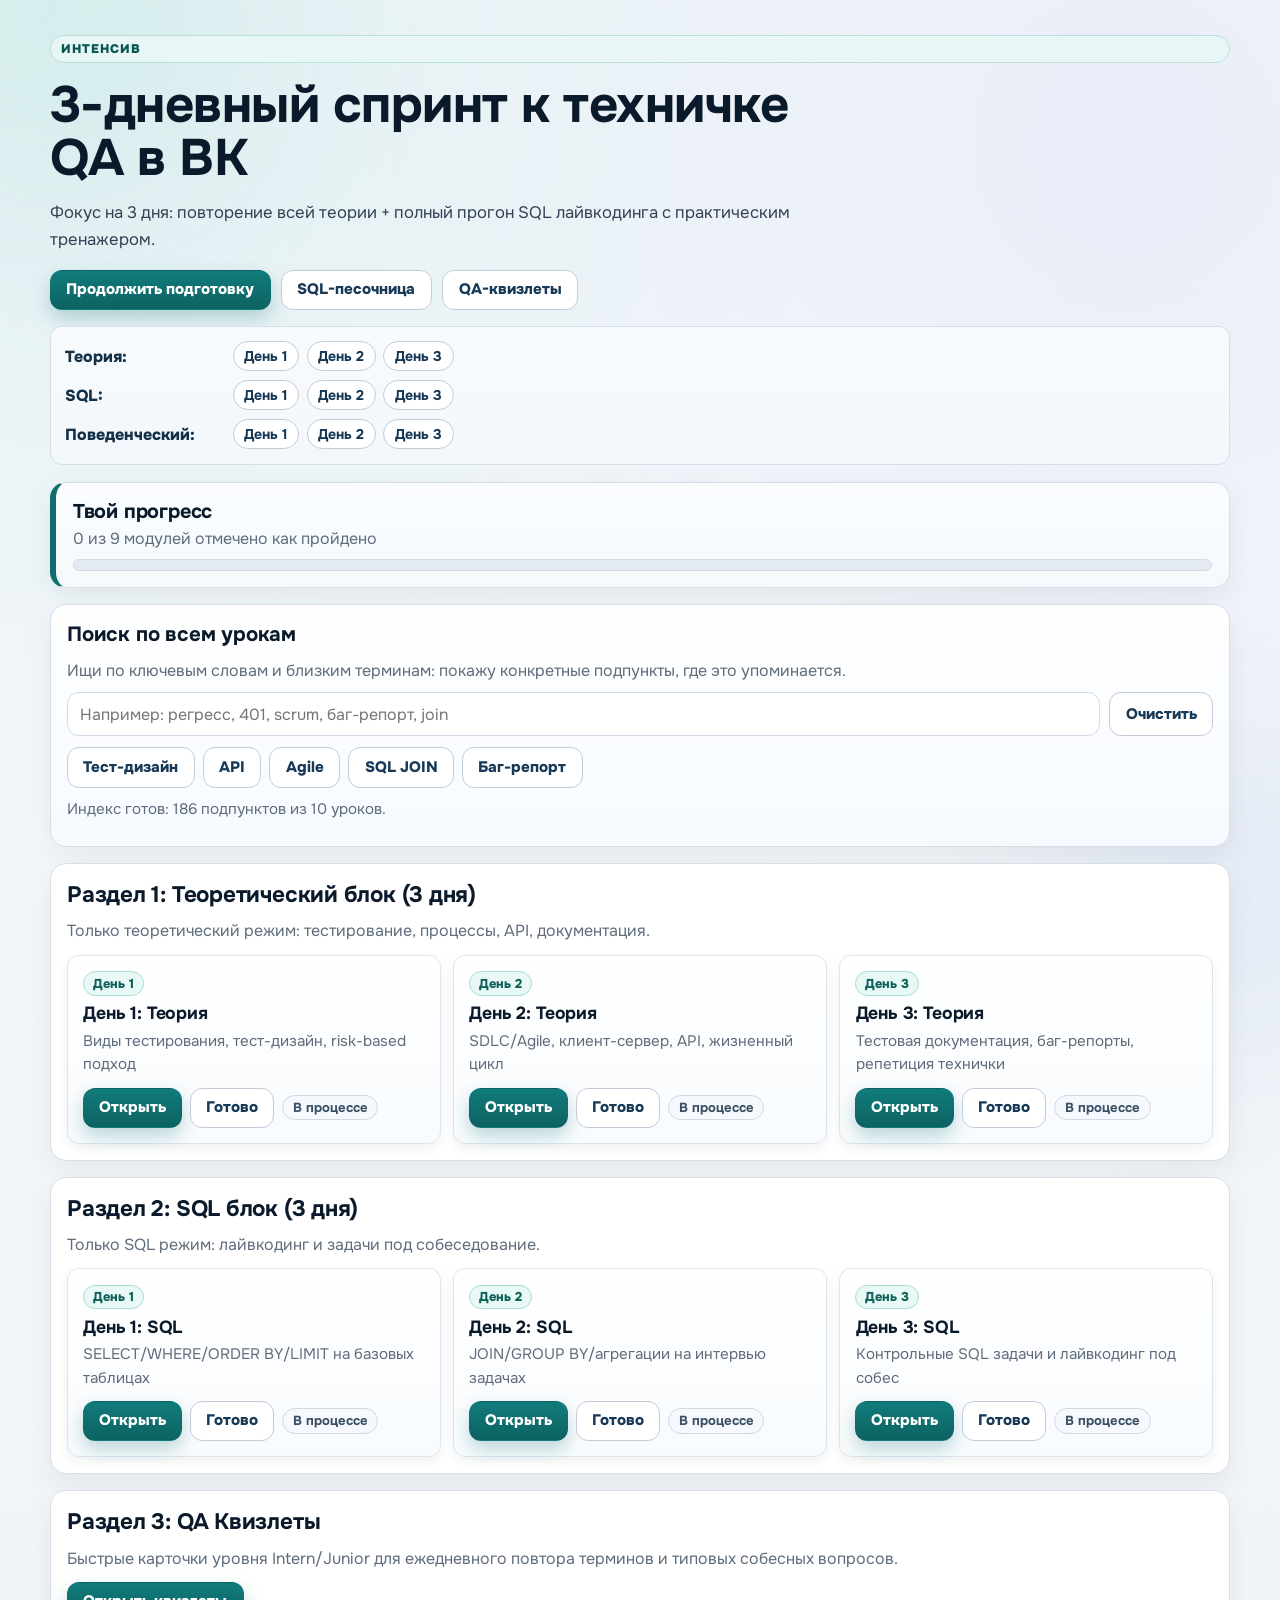
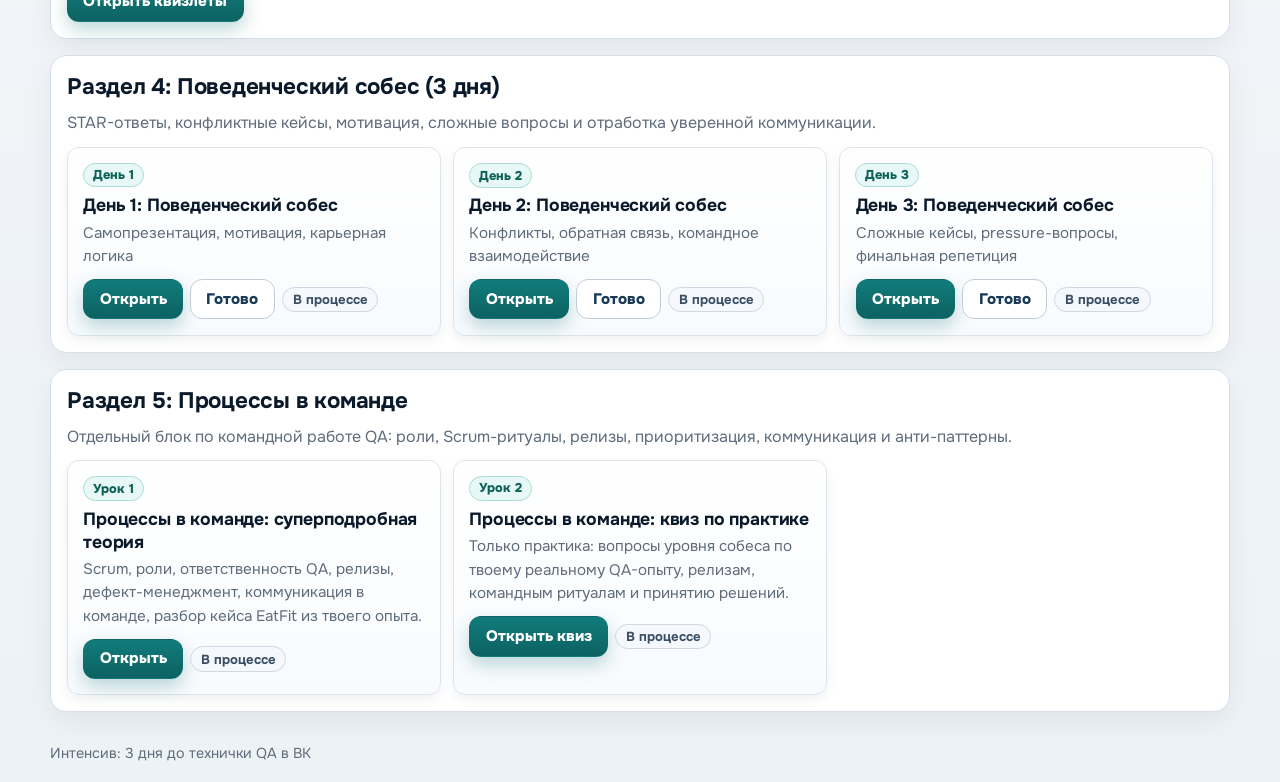
==== index.html @ 9235e28c "Prioritize lesson search by top-level headings before deeper sections" ====
﻿<!doctype html>
<html lang="ru">
<head>
  <meta charset="UTF-8" />
  <meta name="viewport" content="width=device-width, initial-scale=1.0" />
  <title>Подготовка к техничке QA в ВК</title>
  <link rel="preconnect" href="https://fonts.googleapis.com">
  <link rel="preconnect" href="https://fonts.gstatic.com" crossorigin>
  <link href="https://fonts.googleapis.com/css2?family=Onest:wght@400;500;700;800&family=JetBrains+Mono:wght@400;600&display=swap" rel="stylesheet">
  <link rel="stylesheet" href="styles.css?v=20260523d9" />
</head>
<body data-page="index">
  <div class="bg-shape bg-shape-1"></div>
  <div class="bg-shape bg-shape-2"></div>

  <header class="shell hero">
    <p class="eyebrow">Интенсив</p>
    <h1>3-дневный спринт к техничке QA в ВК</h1>
    <p class="lead">Фокус на 3 дня: повторение всей теории + полный прогон SQL лайвкодинга с практическим тренажером.</p>
    <div class="hero-actions">
      <a class="btn primary" id="continue-prep-btn" href="day1.html?view=theory">Продолжить подготовку</a>
      <a class="btn ghost" href="sandbox.html">SQL-песочница</a>
      <a class="btn ghost" href="quizlets.html">QA-квизлеты</a>
    </div>
    <div class="hero-split-links">
      <div class="hero-track-row">
        <span>Теория:</span>
        <a data-track-link="theory-1" href="day1.html?view=theory">День 1</a>
        <a data-track-link="theory-2" href="day2.html?view=theory">День 2</a>
        <a data-track-link="theory-3" href="day3.html?view=theory">День 3</a>
      </div>
      <div class="hero-track-row">
        <span>SQL:</span>
        <a data-track-link="sql-1" href="day1.html?view=sql">День 1</a>
        <a data-track-link="sql-2" href="day2.html?view=sql">День 2</a>
        <a data-track-link="sql-3" href="day3.html?view=sql">День 3</a>
      </div>
      <div class="hero-track-row">
        <span>Поведенческий:</span>
        <a data-track-link="behavioral-1" href="day1.html?view=behavioral">День 1</a>
        <a data-track-link="behavioral-2" href="day2.html?view=behavioral">День 2</a>
        <a data-track-link="behavioral-3" href="day3.html?view=behavioral">День 3</a>
      </div>
    </div>
  </header>

  <main class="shell" id="days">
    <section class="panel progress-panel">
      <h2>Твой прогресс</h2>
      <p id="overall-progress">0 из 9 модулей отмечено как пройдено</p>
      <div class="progress-bar"><span id="progress-fill"></span></div>
    </section>

    <section class="panel smart-search-section" id="lesson-search-panel">
      <h2>Поиск по всем урокам</h2>
      <p>Ищи по ключевым словам и близким терминам: покажу конкретные подпункты, где это упоминается.</p>
      <div class="smart-search-controls">
        <input id="lesson-search-input" type="search" placeholder="Например: регресс, 401, scrum, баг-репорт, join" />
        <button class="btn ghost" id="lesson-search-clear" type="button">Очистить</button>
      </div>
      <div class="smart-search-chips">
        <button class="btn ghost" type="button" data-search-chip="тест-дизайн">Тест-дизайн</button>
        <button class="btn ghost" type="button" data-search-chip="api">API</button>
        <button class="btn ghost" type="button" data-search-chip="agile">Agile</button>
        <button class="btn ghost" type="button" data-search-chip="sql join">SQL JOIN</button>
        <button class="btn ghost" type="button" data-search-chip="баг-репорт">Баг-репорт</button>
      </div>
      <p class="smart-search-status" id="lesson-search-status">Введи запрос, чтобы найти нужные куски теории и практики.</p>
      <div class="smart-search-results" id="lesson-search-results"></div>
    </section>

    <section class="panel track-section">
      <h2>Раздел 1: Теоретический блок (3 дня)</h2>
      <p>Только теоретический режим: тестирование, процессы, API, документация.</p>
      <section class="days-grid" id="theory-grid"></section>
    </section>

    <section class="panel track-section">
      <h2>Раздел 2: SQL блок (3 дня)</h2>
      <p>Только SQL режим: лайвкодинг и задачи под собеседование.</p>
      <section class="days-grid" id="sql-grid"></section>
    </section>

    <section class="panel track-section">
      <h2>Раздел 3: QA Квизлеты</h2>
      <p>Быстрые карточки уровня Intern/Junior для ежедневного повтора терминов и типовых собесных вопросов.</p>
      <div class="hero-actions">
        <a class="btn primary" href="quizlets.html">Открыть квизлеты</a>
      </div>
    </section>

    <section class="panel track-section">
      <h2>Раздел 4: Поведенческий собес (3 дня)</h2>
      <p>STAR-ответы, конфликтные кейсы, мотивация, сложные вопросы и отработка уверенной коммуникации.</p>
      <section class="days-grid" id="behavioral-grid"></section>
    </section>

    <section class="panel track-section">
      <h2>Раздел 5: Процессы в команде</h2>
      <p>Отдельный блок по командной работе QA: роли, Scrum-ритуалы, релизы, приоритизация, коммуникация и анти-паттерны.</p>
      <section class="days-grid" id="team-process-grid"></section>
    </section>
  </main>

  <footer class="shell footer">Интенсив: 3 дня до технички QA в ВК</footer>
  <script src="app.js?v=20260524ux9"></script>
</body>
</html>
---- styles.css ----
﻿:root {
  --bg: #f4f6f8;
  --bg-soft: #eef2f5;
  --surface: #ffffff;
  --surface-strong: #f9fbfd;
  --ink: #101828;
  --ink-soft: #344054;
  --muted: #5f6c7b;
  --line: #d6dee8;
  --line-strong: #c2ccd8;
  --brand: #0d6e6e;
  --brand-strong: #0a5555;
  --brand-soft: #e8f7f6;
  --accent: #0b4d8a;
  --ok: #166534;
  --warn: #9f1239;
  --radius-xl: 24px;
  --radius-lg: 16px;
  --radius-md: 12px;
  --radius-sm: 10px;
  --shadow-soft: 0 10px 28px rgba(16, 24, 40, 0.06);
  --shadow-card: 0 4px 12px rgba(16, 24, 40, 0.06);
}

* {
  box-sizing: border-box;
}

html,
body {
  margin: 0;
  padding: 0;
}

body {
  min-height: 100vh;
  color: var(--ink);
  font-family: "Onest", "Segoe UI", sans-serif;
  background:
    radial-gradient(circle at 8% 2%, #dfeff2 0, transparent 30%),
    radial-gradient(circle at 88% 6%, #e9edf8 0, transparent 34%),
    linear-gradient(180deg, #f7f9fb 0%, #edf2f6 100%);
}

h1,
h2,
h3,
h4 {
  margin: 0;
  color: #0b1a2b;
  letter-spacing: -0.01em;
}

p {
  margin: 0;
}

.bg-shape {
  position: fixed;
  z-index: -1;
  pointer-events: none;
  filter: blur(72px);
  opacity: 0.48;
}

.bg-shape-1 {
  width: 360px;
  height: 360px;
  left: -130px;
  top: -170px;
  border-radius: 44% 56% 58% 42%;
  background: #cdebe7;
}

.bg-shape-2 {
  width: 360px;
  height: 360px;
  right: -120px;
  bottom: -180px;
  border-radius: 58% 42% 46% 54%;
  background: #d8e2f3;
}

.shell {
  width: min(1180px, calc(100% - 2rem));
  margin: 0 auto;
}

.panel {
  background: var(--surface);
  border: 1px solid var(--line);
  border-radius: var(--radius-lg);
  box-shadow: var(--shadow-soft);
}

.eyebrow {
  display: inline-flex;
  align-items: center;
  gap: 0.35rem;
  margin: 0;
  padding: 0.3rem 0.65rem;
  border-radius: 999px;
  background: var(--brand-soft);
  border: 1px solid #b8dfdb;
  color: var(--brand-strong);
  font-size: 0.78rem;
  font-weight: 900;
  text-transform: uppercase;
  letter-spacing: 0.08em;
}

.hero {
  padding: 2.2rem 0 1.1rem;
  display: grid;
  gap: 1rem;
}

.hero h1 {
  font-size: clamp(2rem, 4.7vw, 3.2rem);
  line-height: 1.03;
  max-width: 24ch;
}

.lead {
  max-width: 70ch;
  color: var(--ink-soft);
  line-height: 1.6;
  font-size: 1.04rem;
}

.hero-actions {
  display: flex;
  flex-wrap: wrap;
  gap: 0.65rem;
}

.hero-split-links {
  display: grid;
  gap: 0.55rem;
  border: 1px solid var(--line);
  border-radius: var(--radius-md);
  background: linear-gradient(180deg, #f8fbfd 0%, #f2f7fb 100%);
  padding: 0.9rem;
}

.hero-track-row {
  display: flex;
  align-items: center;
  flex-wrap: wrap;
  gap: 0.45rem;
}

.hero-track-row span {
  min-width: 10rem;
  font-weight: 800;
  color: #123048;
}

.hero-track-row a {
  display: inline-flex;
  align-items: center;
  text-decoration: none;
  border: 1px solid var(--line-strong);
  border-radius: 999px;
  padding: 0.32rem 0.68rem;
  color: #143655;
  font-size: 0.88rem;
  font-weight: 700;
  background: #ffffff;
}

.hero-track-row a:hover {
  border-color: #8fa5be;
  background: #f3f8fe;
}

.hero-track-row a.track-done {
  border-color: #84cdbf;
  background: #e9faf6;
  color: #0e5f56;
  box-shadow: inset 0 0 0 1px #84cdbf;
}

.btn {
  display: inline-flex;
  align-items: center;
  justify-content: center;
  gap: 0.35rem;
  text-decoration: none;
  border: 1px solid transparent;
  border-radius: var(--radius-md);
  font: inherit;
  font-weight: 800;
  font-size: 0.95rem;
  line-height: 1.15;
  padding: 0.65rem 0.96rem;
  cursor: pointer;
  transition: transform 0.16s ease, border-color 0.16s ease, background 0.16s ease, box-shadow 0.16s ease;
}

.btn:hover {
  transform: translateY(-1px);
}

.btn.primary {
  color: #ffffff;
  background: linear-gradient(180deg, #117b7b 0%, #0d6262 100%);
  box-shadow: 0 8px 18px rgba(13, 110, 110, 0.26);
}

.btn.primary:hover {
  background: linear-gradient(180deg, #149090 0%, #0b5656 100%);
}

.btn.ghost {
  color: #183a57;
  border-color: var(--line-strong);
  background: #ffffff;
}

.btn.ghost:hover {
  border-color: #98adc4;
  background: #f5f9fd;
}

.btn.toggle-active {
  border-color: #67b8ab;
  box-shadow: inset 0 0 0 1px #67b8ab;
  color: #0a5b52;
  background: #e9faf6;
}

#days {
  display: grid;
  gap: 1rem;
  padding-bottom: 1.2rem;
}

.progress-panel {
  padding: 1rem 1.05rem;
  border-left: 6px solid var(--brand);
  background: linear-gradient(180deg, #fbfdff 0%, #f5f9fc 100%);
}

.progress-panel h2 {
  margin-bottom: 0.25rem;
  font-size: 1.24rem;
}

.progress-panel p {
  margin-bottom: 0.62rem;
  color: var(--muted);
}

.progress-bar {
  height: 12px;
  border-radius: 999px;
  overflow: hidden;
  background: #e3eaf2;
  border: 1px solid #d2dbe6;
}

.progress-bar span {
  display: block;
  height: 100%;
  width: 0;
  background: linear-gradient(90deg, #117b7b, #31a7a2);
  transition: width 0.25s ease;
}

.track-section {
  padding: 1rem;
  display: grid;
  gap: 0.65rem;
}

.track-section h2 {
  font-size: 1.4rem;
}

.track-section p {
  color: var(--muted);
  line-height: 1.55;
}

.smart-search-section {
  padding: 1rem;
  display: grid;
  gap: 0.7rem;
  background: linear-gradient(180deg, #ffffff 0%, #f6faff 100%);
}

.smart-search-section h2 {
  margin-bottom: 0.1rem;
  font-size: 1.28rem;
}

.smart-search-section p {
  color: var(--muted);
}

.smart-search-controls {
  display: flex;
  flex-wrap: wrap;
  gap: 0.56rem;
}

.smart-search-controls input {
  flex: 1 1 460px;
  min-height: 44px;
  border: 1px solid #d1dce9;
  border-radius: 12px;
  padding: 0.52rem 0.74rem;
  background: #fff;
  font: inherit;
}

.smart-search-chips {
  display: flex;
  flex-wrap: wrap;
  gap: 0.5rem;
}

.smart-search-status {
  margin: 0;
  color: #456079;
  font-size: 0.95rem;
}

.smart-search-results {
  display: grid;
  gap: 0.52rem;
}

.search-hit {
  border: 1px solid #d9e3ef;
  border-radius: 12px;
  background: #ffffff;
  padding: 0.72rem 0.78rem;
  display: grid;
  gap: 0.36rem;
}

.search-hit-top {
  display: flex;
  justify-content: space-between;
  align-items: center;
  gap: 0.5rem;
  flex-wrap: wrap;
}

.search-hit-top strong {
  font-size: 0.97rem;
}

.search-hit-score {
  border: 1px solid #b6d7d1;
  border-radius: 999px;
  padding: 0.16rem 0.5rem;
  font-size: 0.76rem;
  font-weight: 800;
  color: #0f5f57;
  background: #ebf8f6;
}

.search-hit p {
  margin: 0;
  color: #1e3d58;
  line-height: 1.45;
}

.search-hit a {
  width: fit-content;
}

.days-grid {
  display: grid;
  grid-template-columns: repeat(3, minmax(0, 1fr));
  gap: 0.78rem;
}

.day-card {
  padding: 0.95rem;
  border: 1px solid #dce4ee;
  border-radius: var(--radius-md);
  background: linear-gradient(180deg, #ffffff 0%, #f8fbfe 100%);
  box-shadow: var(--shadow-card);
  animation: card-in 0.32s ease both;
}

.day-badge {
  display: inline-flex;
  align-items: center;
  margin-bottom: 0.45rem;
  border: 1px solid #a9ddd6;
  border-radius: 999px;
  padding: 0.2rem 0.58rem;
  background: #e8f8f6;
  color: #0f625a;
  font-size: 0.8rem;
  font-weight: 800;
}

.day-title {
  margin-bottom: 0.3rem;
  font-size: 1.1rem;
  line-height: 1.28;
}

.day-sub {
  color: var(--muted);
  line-height: 1.48;
  margin-bottom: 0.65rem;
  font-size: 0.95rem;
}

.day-actions {
  display: flex;
  flex-wrap: wrap;
  align-items: center;
  gap: 0.45rem;
}

.status {
  display: inline-flex;
  align-items: center;
  border: 1px solid #cfd8e3;
  border-radius: 999px;
  background: #f5f8fc;
  color: #3b4f64;
  font-size: 0.82rem;
  font-weight: 700;
  padding: 0.2rem 0.6rem;
}

.status.status-done {
  border-color: #8fd8cb;
  background: #e9faf6;
  color: #0b6258;
}

.topbar {
  position: sticky;
  top: 0;
  z-index: 30;
  display: flex;
  justify-content: space-between;
  align-items: center;
  gap: 0.62rem;
  padding: 0.72rem 0 0.46rem;
  border-bottom: 0;
  backdrop-filter: none;
  background: transparent;
}

body[data-page="sandbox"] .topbar,
body[data-page="quizlets"] .topbar,
body[data-page="day"] .topbar,
body[data-page="team-processes"] .topbar,
body[data-page="team-processes-quiz"] .topbar {
  margin-top: 0.72rem;
  margin-bottom: 0.62rem;
  padding: 0.62rem 0.72rem;
  border: 1px solid var(--line);
  border-radius: var(--radius-lg);
  background: linear-gradient(180deg, rgba(247, 250, 253, 0.96) 0%, rgba(244, 248, 252, 0.92) 100%);
  backdrop-filter: blur(8px);
}

.day-layout {
  display: grid;
  grid-template-columns: 300px minmax(0, 1fr);
  gap: 1rem;
  align-items: start;
}

.toc-wrap {
  position: sticky;
  top: 4.2rem;
  padding: 1rem;
  background: linear-gradient(180deg, #fcfdff 0%, #f5f9fd 100%);
}

.toc-wrap h2 {
  margin-bottom: 0.55rem;
  font-size: 1rem;
}

#toc {
  display: grid;
  gap: 0.3rem;
}

#toc a {
  display: block;
  text-decoration: none;
  color: #27425c;
  font-size: 0.92rem;
  line-height: 1.36;
  border: 1px solid transparent;
  border-radius: 10px;
  padding: 0.3rem 0.45rem;
}

#toc a:hover {
  border-color: #c6d4e3;
  background: #f4f9ff;
}

#toc a.toc-sub {
  padding-left: 0.9rem;
  font-size: 0.88rem;
  color: #3c556f;
}

#toc a.active {
  border-color: #89b7df;
  background: #eaf4ff;
  color: #173a57;
}

.markdown {
  min-height: 56vh;
  padding: 1.2rem 1.25rem;
  background: #ffffff;
}

.markdown h1,
.markdown h2,
.markdown h3,
.markdown h4 {
  scroll-margin-top: 5.2rem;
}

.markdown h1 {
  font-size: 1.88rem;
  margin: 0.2rem 0 0.75rem;
}

.markdown h2 {
  margin: 1.45rem 0 0.7rem;
  padding: 0.05rem 0 0.45rem;
  font-size: 1.36rem;
  border-bottom: 2px solid #e5ebf3;
}

.markdown h3 {
  margin: 1.15rem 0 0.5rem;
  font-size: 1.12rem;
}

.markdown p,
.markdown li {
  color: #1a2f45;
  line-height: 1.68;
  font-size: 1rem;
}

.markdown ul,
.markdown ol {
  padding-left: 1.3rem;
}

.markdown a {
  color: var(--accent);
  text-decoration-thickness: 1px;
}

.markdown strong {
  color: #0f2338;
}

.markdown code {
  font-family: "JetBrains Mono", "Consolas", monospace;
  font-size: 0.9em;
  background: #edf3fb;
  color: #0f2a40;
  border: 1px solid #d9e3ef;
  border-radius: 6px;
  padding: 0.12em 0.34em;
}

.markdown pre {
  margin: 0.72rem 0;
  border-radius: 12px;
  padding: 0.88rem;
  overflow: auto;
  border: 1px solid #1d2a3e;
  background: #0f1726;
  color: #d7e6ff;
}

.markdown pre code {
  border: 0;
  background: transparent;
  color: inherit;
  padding: 0;
}

.markdown table {
  width: 100%;
  border-collapse: collapse;
  margin: 0.78rem 0;
}

.markdown th,
.markdown td {
  border: 1px solid #d6e0ec;
  padding: 0.46rem;
  text-align: left;
}

.markdown th {
  background: #eff4fa;
  font-weight: 800;
}

.markdown details {
  border: 1px dashed #c7d7ea;
  border-radius: 10px;
  background: #f8fbff;
  padding: 0.56rem 0.72rem;
}

.markdown summary {
  cursor: pointer;
  font-weight: 800;
}

.markdown hr {
  border: 0;
  border-top: 1px solid #dce5ef;
  margin: 1.2rem 0;
}

.reading-layout {
  display: grid;
  gap: 0.82rem;
}

.reading-toolbar {
  padding: 0.78rem 0.84rem;
  display: grid;
  gap: 0.62rem;
  border: 1px solid #d5deea;
  background: linear-gradient(180deg, #f9fcff 0%, #f2f8ff 100%);
}

.reading-toolbar-main {
  display: flex;
  align-items: center;
  justify-content: space-between;
  gap: 0.5rem;
  flex-wrap: wrap;
}

.reading-toolbar-main strong {
  color: #10314c;
  font-size: 0.97rem;
}

.reading-toolbar-main span {
  color: #3e546b;
  font-size: 0.9rem;
  font-weight: 700;
}

.reading-toolbar-actions {
  display: flex;
  flex-wrap: wrap;
  gap: 0.46rem;
}

.reading-progress {
  height: 8px;
  border-radius: 999px;
  overflow: hidden;
  border: 1px solid #d0daea;
  background: #e8eef7;
}

.reading-progress span {
  display: block;
  width: 0;
  height: 100%;
  background: linear-gradient(90deg, #157f7f, #31a3a3);
  transition: width 0.18s ease;
}

.reading-sections {
  display: grid;
  gap: 0.75rem;
}

.theory-section {
  padding: 0.9rem;
  border: 1px solid #d8e2ee;
  background: #ffffff;
}

.theory-section-head {
  display: flex;
  align-items: flex-start;
  justify-content: space-between;
  gap: 0.6rem;
  margin-bottom: 0.48rem;
}

.theory-section-head h2 {
  margin: 0;
  padding: 0;
  border: 0;
  font-size: 1.24rem;
  line-height: 1.26;
}

.theory-section-body > :first-child {
  margin-top: 0;
}

.theory-section-body > :last-child {
  margin-bottom: 0;
}

.theory-section.collapsed .theory-section-body {
  display: none;
}

.theory-intro {
  border: 1px dashed #cad8e8;
  background: #f7fbff;
}

.theory-intro-title {
  margin: 0 0 0.42rem;
  font-size: 0.9rem;
  font-weight: 800;
  text-transform: uppercase;
  letter-spacing: 0.06em;
  color: #42617d;
}

.section-toggle {
  white-space: nowrap;
}

body.day-focus-mode .day-layout {
  grid-template-columns: 1fr;
}

body.day-focus-mode .toc-wrap {
  display: none;
}

.practice-wrap {
  margin-top: 0.95rem;
  padding-bottom: 1.1rem;
}

.practice {
  padding: 1rem;
  background: linear-gradient(180deg, #fcfdff 0%, #f6f9fc 100%);
}

.practice-head h2 {
  margin: 0 0 0.3rem;
}

.practice-head p {
  color: var(--muted);
}

.practice-grid {
  margin-top: 0.85rem;
  display: grid;
  grid-template-columns: 300px minmax(0, 1fr);
  gap: 0.82rem;
}

.practice-cockpit {
  display: grid;
  gap: 0.84rem;
}

.cockpit-head {
  display: flex;
  align-items: flex-start;
  justify-content: space-between;
  gap: 0.82rem;
  flex-wrap: wrap;
}

.cockpit-head h2 {
  margin-top: 0.2rem;
  font-size: 1.34rem;
}

.cockpit-chips {
  display: flex;
  flex-wrap: wrap;
  gap: 0.42rem;
}

.chip {
  display: inline-flex;
  align-items: center;
  border-radius: 999px;
  border: 1px solid #ccdae7;
  background: #f4f8fc;
  color: #344b62;
  font-size: 0.82rem;
  font-weight: 700;
  padding: 0.24rem 0.58rem;
}

.chip-ok {
  border-color: #93d8cd;
  background: #e8faf7;
  color: #0d645b;
}

.practice-view {
  display: none;
}

.practice-view.active {
  display: grid;
  gap: 0.76rem;
}

.sql-shell {
  display: grid;
  grid-template-columns: 300px minmax(0, 1fr);
  gap: 0.82rem;
}

.task-list {
  display: grid;
  align-content: start;
  gap: 0.44rem;
}

.task-btn {
  border: 1px solid #d8e2ed;
  border-radius: 10px;
  background: #ffffff;
  color: var(--ink);
  text-align: left;
  display: flex;
  align-items: center;
  justify-content: space-between;
  gap: 0.5rem;
  padding: 0.58rem 0.62rem;
  cursor: pointer;
  font: inherit;
  transition: border-color 0.16s ease, background 0.16s ease;
}

.task-btn:hover {
  border-color: #a8bdd3;
  background: #f8fbff;
}

.task-btn.active {
  border-color: #71b8ad;
  box-shadow: inset 0 0 0 1px #71b8ad;
  background: #effcf9;
}

.task-btn strong {
  color: #0f645c;
}

#sql-live-view .task-workbench,
#sql-live-view .task-list {
  border: 1px solid #d7e0ea;
  border-radius: 12px;
  padding: 0.7rem;
  background: #fdfefe;
}

.task-workbench {
  display: grid;
  gap: 0.62rem;
}

.task-meta h3 {
  margin: 0;
  font-size: 1.14rem;
}

.task-meta p {
  margin-top: 0.16rem;
  color: var(--muted);
  line-height: 1.5;
}

.task-progress {
  font-weight: 700;
  color: #2c5568;
}

.task-note {
  font-size: 0.9rem;
  color: #4f6478;
}

#sql-input {
  width: 100%;
  min-height: 220px;
  resize: vertical;
  border: 1px solid #cfd9e5;
  border-radius: 12px;
  background: #fbfdff;
  color: #10253b;
  padding: 0.75rem;
  font-family: "JetBrains Mono", "Consolas", monospace;
  font-size: 0.92rem;
  line-height: 1.5;
}

.workbench-actions {
  display: flex;
  flex-wrap: wrap;
  gap: 0.5rem;
}

.check-status {
  min-height: 1.25rem;
  font-weight: 700;
  color: #4f6275;
}

.check-status.ok {
  color: var(--ok);
}

.check-status.fail {
  color: var(--warn);
}

.sql-result {
  border: 1px solid #d6e0ec;
  border-radius: 10px;
  background: #fbfdff;
  padding: 0.64rem;
}

.sql-message {
  margin: 0 0 0.46rem;
  color: #34536e;
  font-weight: 700;
}

.result-scroll {
  overflow: auto;
}

.result-table {
  width: 100%;
  border-collapse: collapse;
}

.result-table th,
.result-table td {
  border: 1px solid #d7e1ed;
  padding: 0.35rem 0.44rem;
  text-align: left;
  font-size: 0.92rem;
}

.result-table th {
  background: #eff4fa;
  font-weight: 800;
}

.quiz-root {
  display: grid;
  gap: 0.82rem;
  margin-top: 0.8rem;
}

.quiz-summary {
  padding: 0.75rem 0.82rem;
  display: flex;
  justify-content: space-between;
  gap: 0.5rem;
  flex-wrap: wrap;
  border-left: 5px solid #5aaca1;
  background: linear-gradient(180deg, #fcfdff 0%, #f5f9fd 100%);
}

.quiz-card {
  padding: 0.86rem;
}

.quiz-card h3 {
  margin: 0 0 0.56rem;
  font-size: 1.02rem;
}

.quiz-card.ok {
  border: 1px solid #b6e8d8;
}

.quiz-card.fail {
  border: 1px solid #efc8c0;
}

.quiz-options {
  display: grid;
  gap: 0.42rem;
}

.quiz-option {
  border: 1px solid #d6e0ec;
  border-radius: 10px;
  background: #ffffff;
  color: #12283f;
  padding: 0.55rem 0.62rem;
  text-align: left;
  cursor: pointer;
  font: inherit;
}

.quiz-option:hover {
  border-color: #9bb2ca;
  background: #f6faff;
}

.quiz-option.active {
  border-color: #6cb5a9;
  box-shadow: inset 0 0 0 1px #6cb5a9;
  background: #ecfcf8;
}

.quiz-explain {
  margin: 0.56rem 0 0;
  font-weight: 700;
}

.quiz-explain.ok {
  color: var(--ok);
}

.quiz-explain.fail {
  color: var(--warn);
}

.sandbox-layout {
  display: grid;
  grid-template-columns: 330px minmax(0, 1fr);
  gap: 0.95rem;
  padding-bottom: 1.2rem;
}

.sandbox-side {
  position: sticky;
  top: 4.2rem;
  align-self: start;
  padding: 1rem;
  background: linear-gradient(180deg, #fcfdff 0%, #f4f8fc 100%);
}

.sandbox-side h2,
.sandbox-side h3 {
  margin-bottom: 0.48rem;
}

.field-label {
  display: block;
  margin: 0.5rem 0 0.24rem;
  font-weight: 800;
  color: #1d364f;
}

.inline-check {
  margin-top: 0.48rem;
  display: flex;
  gap: 0.45rem;
  align-items: flex-start;
  color: #2e475f;
  font-size: 0.9rem;
}

.inline-check input {
  margin-top: 0.18rem;
}

.field-input,
.field-text,
.sandbox-sql,
#dataset {
  width: 100%;
  border: 1px solid #d5deea;
  border-radius: 10px;
  background: #ffffff;
  color: #0f253c;
  padding: 0.58rem 0.64rem;
  font: inherit;
}

.field-text {
  min-height: 120px;
  resize: vertical;
}

.sandbox-main {
  padding: 1rem;
}

.sandbox-head h1 {
  font-size: 1.78rem;
}

.sandbox-head p {
  margin-top: 0.26rem;
  color: var(--muted);
}

.sandbox-toolbar {
  margin: 0.7rem 0 0.6rem;
  display: flex;
  flex-wrap: wrap;
  align-items: center;
  gap: 0.5rem;
}

.table-picker {
  min-width: 170px;
}

.snippet-bank {
  display: flex;
  flex-wrap: wrap;
  gap: 0.42rem;
  margin: 0.2rem 0 0.7rem;
  padding: 0.6rem;
  border: 1px dashed #cad7e5;
  border-radius: 10px;
  background: #f7fbff;
}

.sandbox-sql {
  min-height: 250px;
  resize: vertical;
  margin-bottom: 0.6rem;
  font-family: "JetBrains Mono", "Consolas", monospace;
}

.saved-tasks {
  display: grid;
  gap: 0.52rem;
}

.saved-task {
  border: 1px solid #d8e2ed;
  border-radius: 10px;
  background: #fbfdff;
  padding: 0.6rem;
}

.saved-task-active {
  border-color: #77b8ad;
  box-shadow: inset 0 0 0 1px #77b8ad;
  background: #eefbf8;
}

.saved-task h4 {
  margin: 0 0 0.2rem;
}

.saved-task p {
  margin: 0 0 0.34rem;
  color: var(--muted);
  font-size: 0.92rem;
}

.saved-task-actions {
  display: flex;
  flex-wrap: wrap;
  gap: 0.4rem;
}

.saved-task-badges {
  display: flex;
  flex-wrap: wrap;
  gap: 0.38rem;
  margin-bottom: 0.35rem;
}

.history-list {
  display: grid;
  gap: 0.52rem;
  min-height: 0;
  overflow-y: auto;
  max-height: 100%;
  padding-right: 0.2rem;
}

.history-item {
  border: 1px solid #d7e1ec;
  border-radius: 10px;
  background: #ffffff;
  padding: 0.58rem;
  display: grid;
  gap: 0.35rem;
}

.history-meta {
  display: flex;
  justify-content: space-between;
  gap: 0.5rem;
  align-items: center;
  color: #42576d;
  font-size: 0.84rem;
}

.history-item p {
  margin: 0;
  color: #29435d;
  font-size: 0.9rem;
}

.history-item code {
  display: block;
  font-family: "JetBrains Mono", "Consolas", monospace;
  font-size: 0.8rem;
  padding: 0.34rem 0.44rem;
  border-radius: 8px;
  border: 1px solid #d6e0ec;
  background: #f4f8fc;
  color: #1e3750;
  white-space: pre-wrap;
  word-break: break-word;
}

.sandbox2-layout {
  display: grid;
  grid-template-columns: minmax(0, 2fr) minmax(300px, 1fr);
  gap: 0.9rem;
  padding-bottom: 1.25rem;
}

.sandbox2-main,
.sandbox2-side,
.sandbox2-tasks {
  padding: 1rem;
}

.sandbox2-side {
  align-self: start;
  position: sticky;
  top: 4.2rem;
}

.sandbox2-tasks {
  grid-column: 1 / -1;
}

.sandbox2-row {
  display: grid;
  gap: 0.34rem;
  margin-top: 0.5rem;
}

.sandbox2-controls {
  display: flex;
  flex-wrap: wrap;
  gap: 0.45rem;
  align-items: center;
}

.sandbox2-controls.wrap {
  margin-top: 0.55rem;
}

.sandbox2-note {
  color: var(--muted);
  font-size: 0.92rem;
  line-height: 1.5;
}

.sandbox2-task-head {
  display: flex;
  justify-content: space-between;
  gap: 0.7rem;
  align-items: flex-end;
  flex-wrap: wrap;
  margin-bottom: 0.6rem;
}

.task-bank-list {
  display: grid;
  grid-template-columns: repeat(2, minmax(0, 1fr));
  gap: 0.65rem;
}

.task-bank-card {
  border: 1px solid #d8e2ee;
  border-radius: 12px;
  padding: 0.8rem;
  background: #ffffff;
  display: grid;
  gap: 0.4rem;
}

.task-bank-meta {
  display: flex;
  flex-wrap: wrap;
  gap: 0.35rem;
}

.task-bank-card h3 {
  margin: 0;
  font-size: 1rem;
}

.task-bank-card p {
  margin: 0;
  color: #2f4a63;
  line-height: 1.5;
  font-size: 0.94rem;
}

.task-bank-pick {
  border-color: #67b8ab;
  box-shadow: inset 0 0 0 1px #67b8ab;
  background: #eefbf8;
}

.sandbox3-layout {
  display: grid;
  grid-template-columns: 1fr;
  gap: 0.9rem;
  padding-bottom: 1.25rem;
}

.sandbox3-active-task,
.sandbox3-editor,
.sandbox3-bank,
.sandbox3-datasets,
.sandbox3-history {
  padding: 1rem;
}

.sandbox3-headline h1 {
  margin: 0;
}

.sandbox3-headline p {
  margin-top: 0.28rem;
  color: var(--muted);
}

.sandbox3-task-top {
  margin-top: 0.65rem;
  display: grid;
  gap: 0.34rem;
}

.sandbox3-controls {
  display: flex;
  flex-wrap: wrap;
  gap: 0.45rem;
  align-items: center;
}

.sandbox3-controls.wrap {
  margin-top: 0.55rem;
}

.sandbox3-task-card {
  margin-top: 0.75rem;
  border: 1px solid #d9e2ee;
  border-radius: 12px;
  background: #fbfdff;
  padding: 0.8rem;
}

.sandbox3-task-card h2 {
  margin: 0 0 0.35rem;
  font-size: 1.15rem;
}

.sandbox3-task-card p {
  margin: 0;
  color: #2f4a63;
  line-height: 1.55;
}

.sandbox3-task-meta {
  margin-top: 0.6rem;
  display: flex;
  flex-wrap: wrap;
  gap: 0.4rem;
}

.sandbox3-row {
  display: grid;
  gap: 0.34rem;
}

.sandbox3-bank-head {
  display: flex;
  justify-content: space-between;
  align-items: flex-end;
  gap: 0.6rem;
  flex-wrap: wrap;
  margin-bottom: 0.62rem;
}

.sandbox3-datasets details summary {
  cursor: pointer;
  font-weight: 800;
  color: #15324d;
}

.sandbox3-dataset-form {
  margin-top: 0.65rem;
}

.sandbox3-note {
  margin: 0 0 0.45rem;
  color: var(--muted);
  font-size: 0.92rem;
  line-height: 1.5;
}

/* Compact vertical sandbox layout */
.sandbox3-layout {
  gap: 0.72rem;
}

.sandbox3-headline,
.sandbox3-editor,
.sandbox3-active-task,
.sandbox3-history,
.sandbox3-bank,
.sandbox3-datasets {
  padding: 0.82rem;
}

.sandbox3-workspace {
  display: grid;
  grid-template-columns: minmax(0, 1.45fr) minmax(290px, 0.95fr);
  gap: 0.72rem;
  align-items: stretch;
  min-height: 680px;
}

.sandbox3-side {
  display: grid;
  grid-template-rows: auto minmax(0, 1fr);
  gap: 0.72rem;
  min-height: 0;
}

.sandbox3-editor {
  display: grid;
  align-content: start;
  min-height: 0;
}

.sandbox3-history {
  display: grid;
  grid-template-rows: auto minmax(0, 1fr);
  min-height: 0;
  height: clamp(420px, 68vh, 620px);
  overflow: hidden;
}

.sandbox3-headline h1 {
  font-size: 1.95rem;
}

.sandbox3-headline p {
  font-size: 0.98rem;
}

.sandbox3-layout .btn {
  padding: 0.5rem 0.76rem;
  font-size: 0.91rem;
  border-radius: 10px;
}

.sandbox3-controls {
  gap: 0.36rem;
}

.sandbox3-layout .field-input,
.sandbox3-layout .field-text {
  padding: 0.46rem 0.56rem;
  border-radius: 9px;
}

.sandbox3-task-top {
  margin-top: 0.3rem;
}

.sandbox3-task-card {
  margin-top: 0.55rem;
  padding: 0.68rem;
}

.sandbox3-task-card h2 {
  font-size: 1.05rem;
}

.sandbox3-task-card p {
  font-size: 0.95rem;
  line-height: 1.45;
}

.sandbox3-editor .sandbox-sql {
  min-height: 220px;
  margin-bottom: 0.45rem;
}

.sql-autocomplete-hint {
  min-height: 1rem;
  margin: -0.2rem 0 0.45rem;
  font-size: 0.84rem;
  color: #5c6f84;
  user-select: none;
}

.sql-autocomplete-hint.visible {
  color: #1a4f7e;
  font-weight: 700;
}

.schema-block + .schema-block {
  margin-top: 0.72rem;
}

.schema-block h3 {
  margin: 0 0 0.35rem;
  font-size: 1rem;
  color: #163a57;
}

.sandbox3-editor .workbench-actions {
  margin-bottom: 0.2rem;
}

.sandbox3-bank-head {
  align-items: flex-start;
  gap: 0.45rem;
}

.sandbox3-bank-head h2 {
  margin-top: 0.2rem;
}

.sandbox3-bank-filters {
  margin-left: auto;
  display: flex;
  align-items: center;
  gap: 0.36rem;
  flex-wrap: wrap;
}

.sandbox3-filter {
  width: 220px;
}

.task-bank-list {
  gap: 0.52rem;
}

.task-bank-card {
  padding: 0.68rem;
}

.task-bank-card h3 {
  font-size: 0.98rem;
}

.task-bank-card p {
  font-size: 0.92rem;
  line-height: 1.42;
}

.quizlets-layout {
  display: grid;
  gap: 0.9rem;
  padding-bottom: 1.25rem;
}

.quizlets-head {
  padding: 1rem;
  background: linear-gradient(180deg, #ffffff 0%, #f7fbff 100%);
}

.quizlets-head h1 {
  margin: 0.2rem 0 0.42rem;
  font-size: clamp(1.66rem, 4.2vw, 2.38rem);
}

.quizlets-head p {
  color: var(--muted);
  line-height: 1.56;
}

.quizlets-hint {
  display: inline-flex;
  flex-wrap: wrap;
  gap: 0.3rem;
  align-items: center;
  border: 1px solid #d6e2ef;
  border-radius: 999px;
  padding: 0.25rem 0.7rem;
  font-size: 0.85rem;
  background: #f5f9fd;
}

.quizlets-hint code {
  padding: 0.1rem 0.42rem;
  border-radius: 999px;
  border: 1px solid #d3deeb;
  background: #fff;
}

.quizlets-controls {
  padding: 0.9rem 1rem;
  display: grid;
  gap: 0.72rem;
}

.quizlets-controls-main {
  grid-template-columns: repeat(4, minmax(0, 1fr));
  align-items: end;
}

.quizlets-controls label {
  display: grid;
  gap: 0.34rem;
  font-weight: 800;
  color: #1f3b55;
}

.quizlets-controls input,
.quizlets-controls select {
  border: 1px solid #d3deea;
  border-radius: 10px;
  background: #ffffff;
  padding: 0.56rem 0.62rem;
  font: inherit;
}

.quizlets-meta {
  display: grid;
  gap: 0.16rem;
  justify-items: end;
  color: #4e6074;
  font-weight: 700;
}

.quiz-card-wrap {
  padding: 1rem;
  display: grid;
  gap: 0.74rem;
}

.quiz-card-header {
  display: flex;
  flex-wrap: wrap;
  gap: 0.46rem;
}

.flip-card {
  min-height: 320px;
  cursor: pointer;
  perspective: 1200px;
}

.flip-inner {
  position: relative;
  width: 100%;
  min-height: 320px;
  transform-style: preserve-3d;
  transition: transform 0.38s ease;
}

.flip-card.flipped .flip-inner {
  transform: rotateY(180deg);
}

.flip-face {
  position: absolute;
  inset: 0;
  border: 1px solid #d8e1ec;
  border-radius: 14px;
  background: linear-gradient(180deg, #ffffff 0%, #f8fbfe 100%);
  padding: 1rem;
  backface-visibility: hidden;
}

.flip-face h3 {
  margin: 0 0 0.54rem;
  color: #163d5a;
}

.flip-face p {
  margin: 0;
  color: #12314d;
  line-height: 1.62;
  font-size: 1.02rem;
}

.flip-back {
  transform: rotateY(180deg);
}

.quizlets-actions {
  display: flex;
  flex-wrap: wrap;
  gap: 0.52rem;
}

.quizlets-study-actions {
  margin-top: -0.08rem;
}

.quizlets-progress-line {
  width: 100%;
  height: 11px;
  border-radius: 999px;
  overflow: hidden;
  border: 1px solid #d0dce9;
  background: #e5edf6;
}

.quizlets-progress-line span {
  display: block;
  height: 100%;
  width: 0;
  background: linear-gradient(90deg, #117b7b, #31a7a2);
  transition: width 0.24s ease;
}

.day-nav {
  padding: 0.92rem 0 1.5rem;
  display: flex;
  justify-content: space-between;
  gap: 0.6rem;
}

.footer {
  padding: 0.8rem 0 1.2rem;
  color: var(--muted);
  font-size: 0.9rem;
}

@keyframes card-in {
  from {
    opacity: 0;
    transform: translateY(8px);
  }
  to {
    opacity: 1;
    transform: translateY(0);
  }
}

@media (max-width: 980px) {
  .day-layout,
  .sql-shell,
  .practice-grid,
  .sandbox-layout {
    grid-template-columns: 1fr;
  }

  .sandbox2-layout {
    grid-template-columns: 1fr;
  }

  .toc-wrap,
  .sandbox-side,
  .sandbox2-side {
    position: static;
  }

  .days-grid {
    grid-template-columns: repeat(2, minmax(0, 1fr));
  }

  .quizlets-controls {
    grid-template-columns: 1fr;
  }

  .quizlets-controls-main {
    grid-template-columns: repeat(2, minmax(0, 1fr));
  }

  .quizlets-meta {
    justify-items: start;
  }

  .smart-search-controls input {
    flex-basis: 100%;
  }

  .task-bank-list {
    grid-template-columns: 1fr;
  }

  .sandbox3-workspace {
    grid-template-columns: 1fr;
    min-height: 0;
  }

  .sandbox3-side {
    grid-template-rows: auto auto;
  }

  .sandbox3-history {
    height: auto;
    max-height: 420px;
  }

  .history-list {
    max-height: 360px;
  }

  .sandbox3-bank-filters {
    margin-left: 0;
    width: 100%;
  }

  .sandbox3-filter {
    width: min(280px, 100%);
  }

  .sandbox3-controls,
  .sandbox3-bank-head {
    align-items: stretch;
  }
}

@media (max-width: 720px) {
  .shell {
    width: min(1180px, calc(100% - 1.1rem));
  }

  .topbar {
    position: static;
    flex-direction: column;
    align-items: stretch;
    padding-top: 0.95rem;
  }

  .hero {
    padding-top: 1.2rem;
  }

  .hero-track-row span {
    min-width: 100%;
  }

  .quizlets-controls-main {
    grid-template-columns: 1fr;
  }

  .days-grid {
    grid-template-columns: 1fr;
  }

  .markdown,
  .practice,
  .track-section,
  .quiz-card-wrap,
  .quizlets-head,
  .quizlets-controls,
  .sandbox-main,
  .sandbox-side {
    padding: 0.88rem;
  }
}
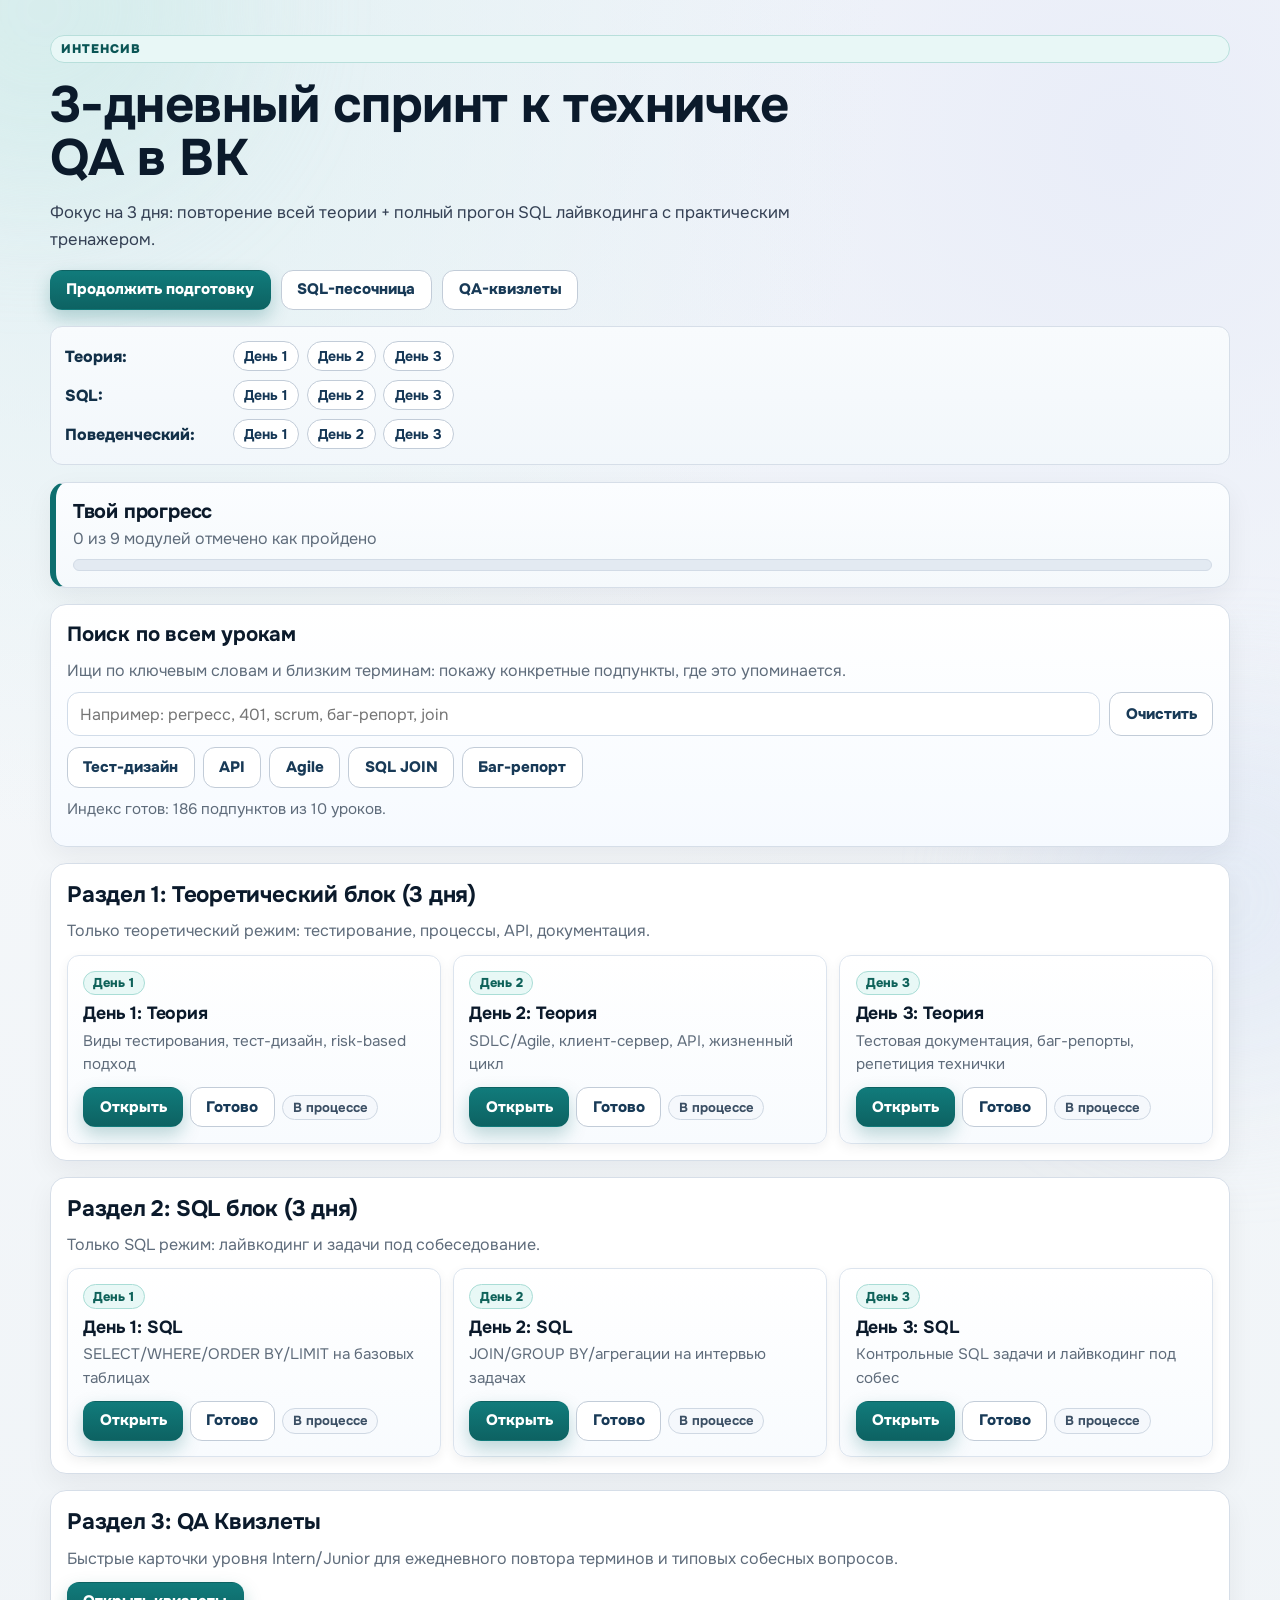
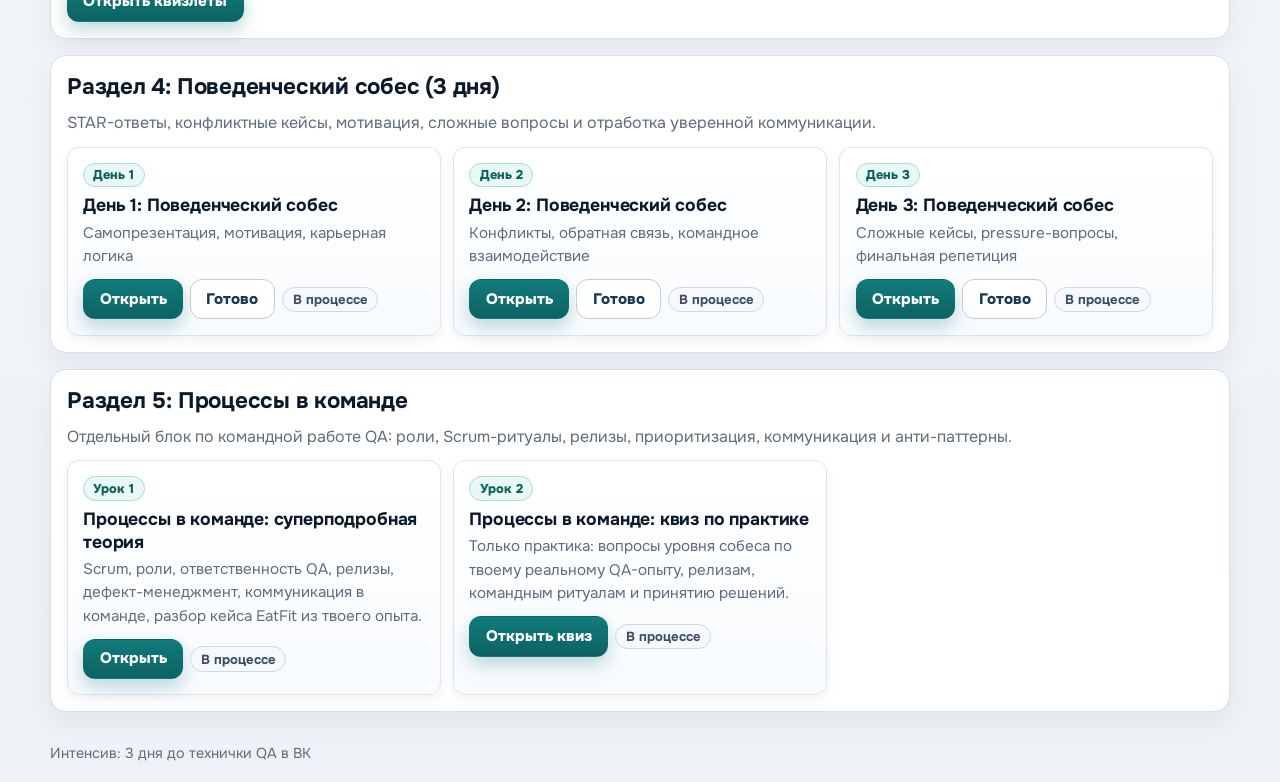
==== commit 3dcbfb9d: "Revert "Prioritize lesson search by top-level headings before deeper sections" This reverts commit 9" ====
--- a/index.html
+++ b/index.html
@@ -103,7 +103,7 @@
   </main>
 
   <footer class="shell footer">Интенсив: 3 дня до технички QA в ВК</footer>
-  <script src="app.js?v=20260524ux9"></script>
+  <script src="app.js?v=20260524ux8"></script>
 </body>
 </html>
 
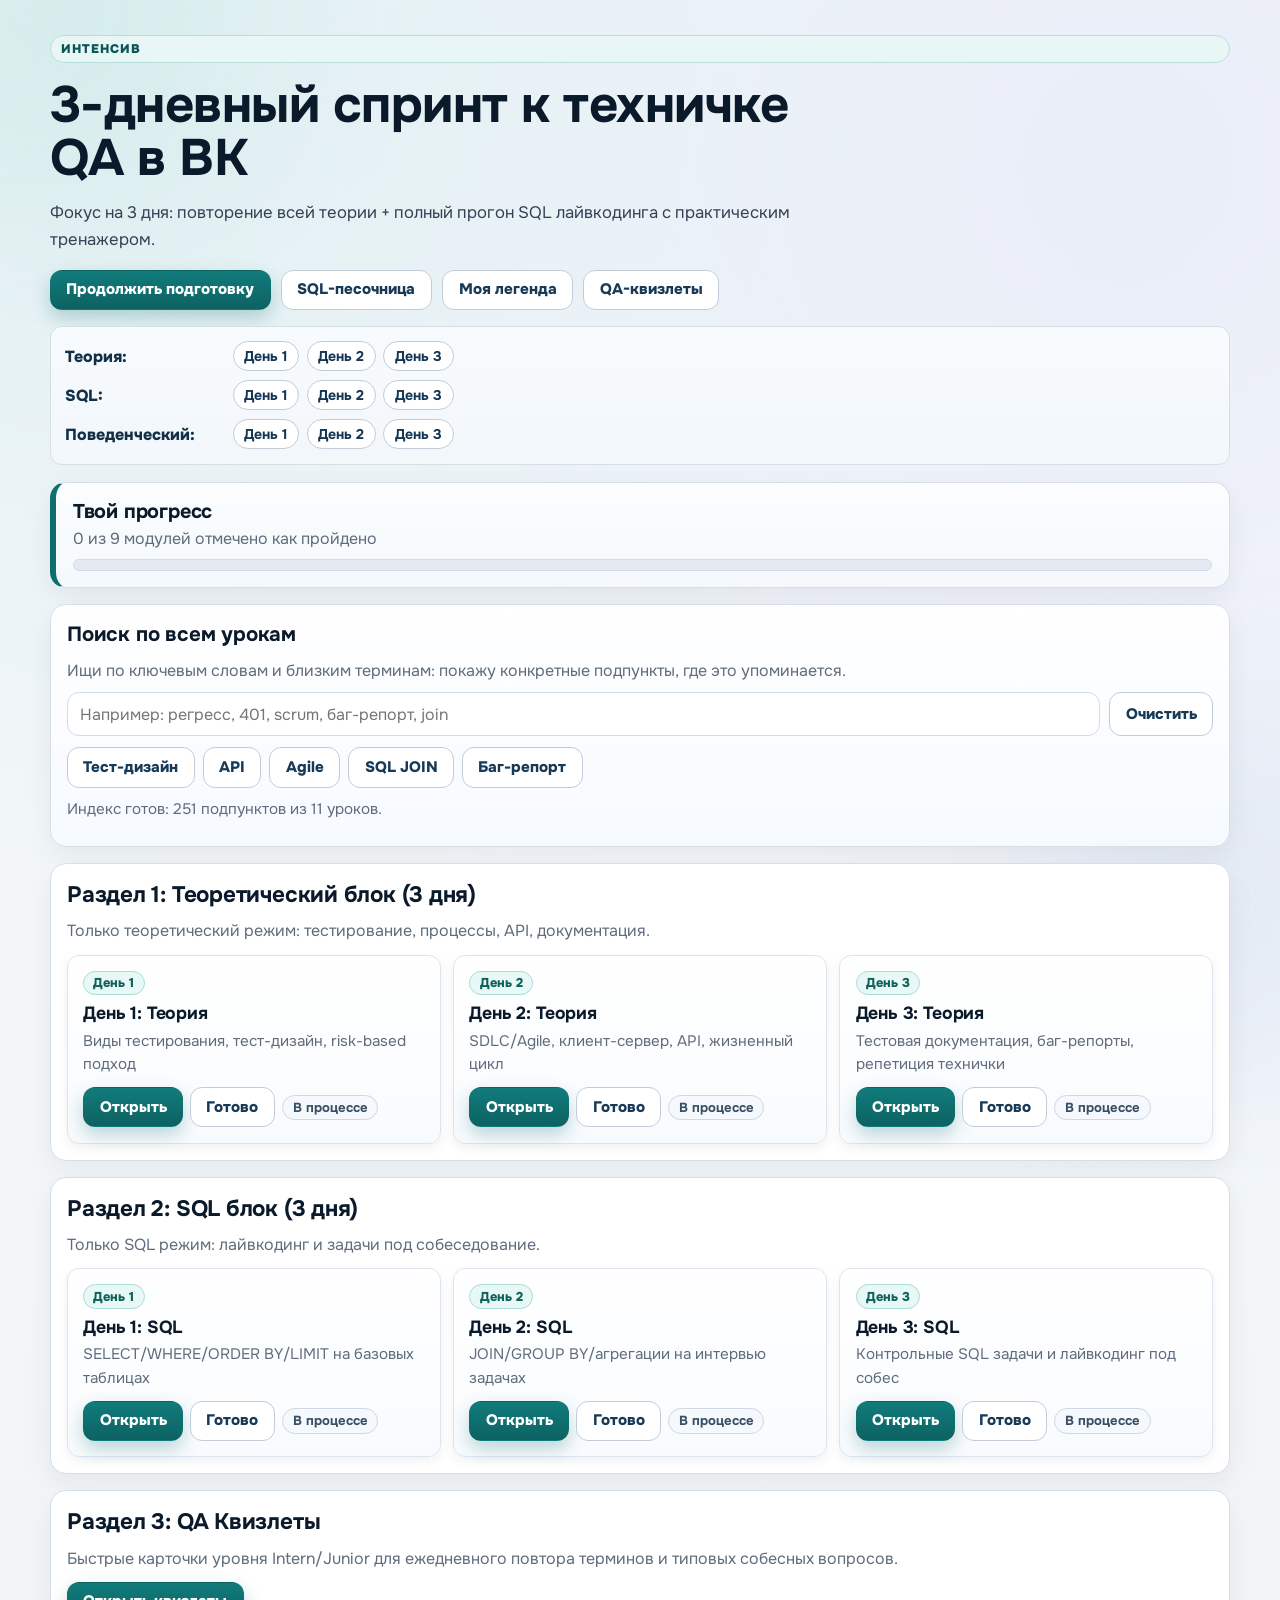
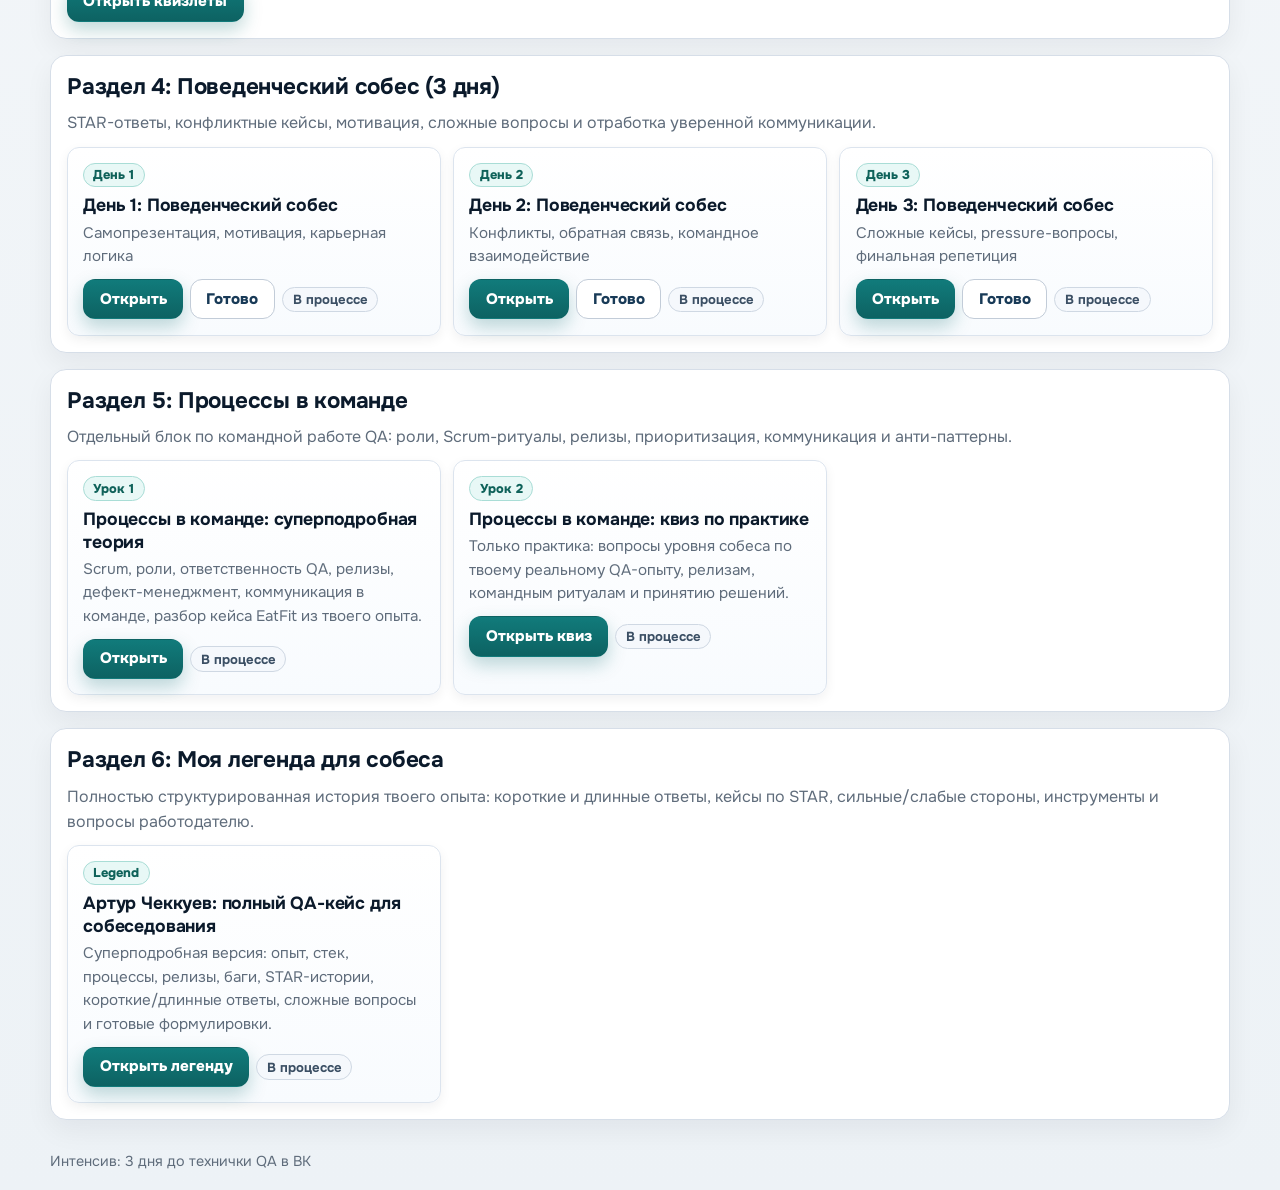
==== commit b548e6e9: "Add detailed interview legend section and dedicated page" ====
--- a/index.html
+++ b/index.html
@@ -20,6 +20,7 @@
     <div class="hero-actions">
       <a class="btn primary" id="continue-prep-btn" href="day1.html?view=theory">Продолжить подготовку</a>
       <a class="btn ghost" href="sandbox.html">SQL-песочница</a>
+      <a class="btn ghost" href="legend.html">Моя легенда</a>
       <a class="btn ghost" href="quizlets.html">QA-квизлеты</a>
     </div>
     <div class="hero-split-links">
@@ -100,10 +101,16 @@
       <p>Отдельный блок по командной работе QA: роли, Scrum-ритуалы, релизы, приоритизация, коммуникация и анти-паттерны.</p>
       <section class="days-grid" id="team-process-grid"></section>
     </section>
+
+    <section class="panel track-section">
+      <h2>Раздел 6: Моя легенда для собеса</h2>
+      <p>Полностью структурированная история твоего опыта: короткие и длинные ответы, кейсы по STAR, сильные/слабые стороны, инструменты и вопросы работодателю.</p>
+      <section class="days-grid" id="legend-grid"></section>
+    </section>
   </main>
 
   <footer class="shell footer">Интенсив: 3 дня до технички QA в ВК</footer>
-  <script src="app.js?v=20260524ux8"></script>
+  <script src="app.js?v=20260524ux10"></script>
 </body>
 </html>
 
--- a/styles.css
+++ b/styles.css
@@ -442,7 +442,7 @@
 .topbar {
   position: sticky;
   top: 0;
-  z-index: 30;
+  z-index: 120;
   display: flex;
   justify-content: space-between;
   align-items: center;
@@ -457,7 +457,8 @@
 body[data-page="quizlets"] .topbar,
 body[data-page="day"] .topbar,
 body[data-page="team-processes"] .topbar,
-body[data-page="team-processes-quiz"] .topbar {
+body[data-page="team-processes-quiz"] .topbar,
+body[data-page="legend"] .topbar {
   margin-top: 0.72rem;
   margin-bottom: 0.62rem;
   padding: 0.62rem 0.72rem;
@@ -1190,7 +1191,8 @@
 }
 
 .history-list {
-  display: grid;
+  display: flex;
+  flex-direction: column;
   gap: 0.52rem;
   min-height: 0;
   overflow-y: auto;
@@ -1199,6 +1201,7 @@
 }
 
 .history-item {
+  flex: 0 0 auto;
   border: 1px solid #d7e1ec;
   border-radius: 10px;
   background: #ffffff;
@@ -1494,6 +1497,12 @@
   border-radius: 9px;
 }
 
+#task-select option.task-option-done {
+  color: #0a7a54;
+  font-weight: 700;
+  background: #e9faf3;
+}
+
 .sandbox3-task-top {
   margin-top: 0.3rem;
 }
@@ -1580,6 +1589,27 @@
 .task-bank-card p {
   font-size: 0.92rem;
   line-height: 1.42;
+}
+
+.task-output-box {
+  border: 1px dashed #c8d8ea;
+  border-radius: 9px;
+  background: #f8fbff;
+  padding: 0.45rem 0.55rem;
+  margin: 0.22rem 0 0.36rem;
+}
+
+.task-output-hint,
+.task-output-example {
+  margin: 0;
+  font-size: 0.85rem;
+  line-height: 1.38;
+  color: #24435f;
+}
+
+.task-output-example {
+  margin-top: 0.16rem;
+  color: #37506b;
 }
 
 .quizlets-layout {
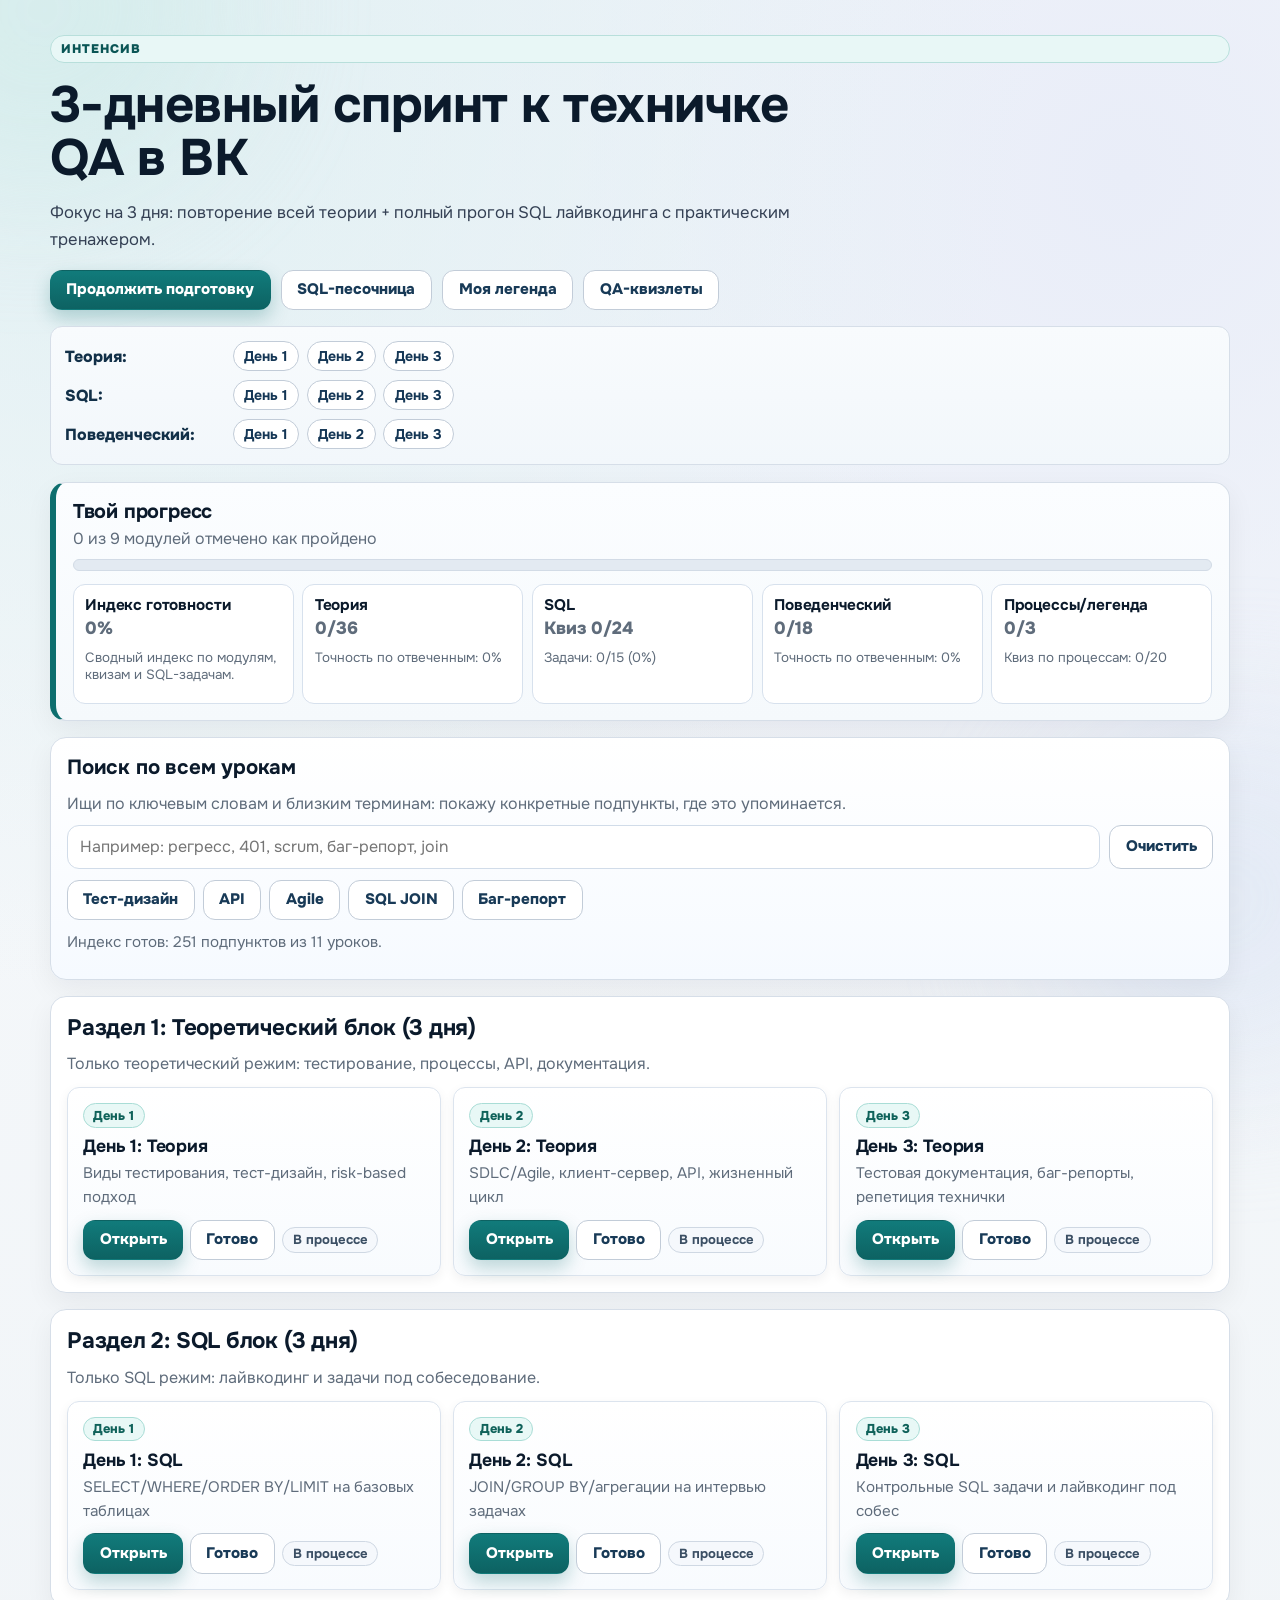
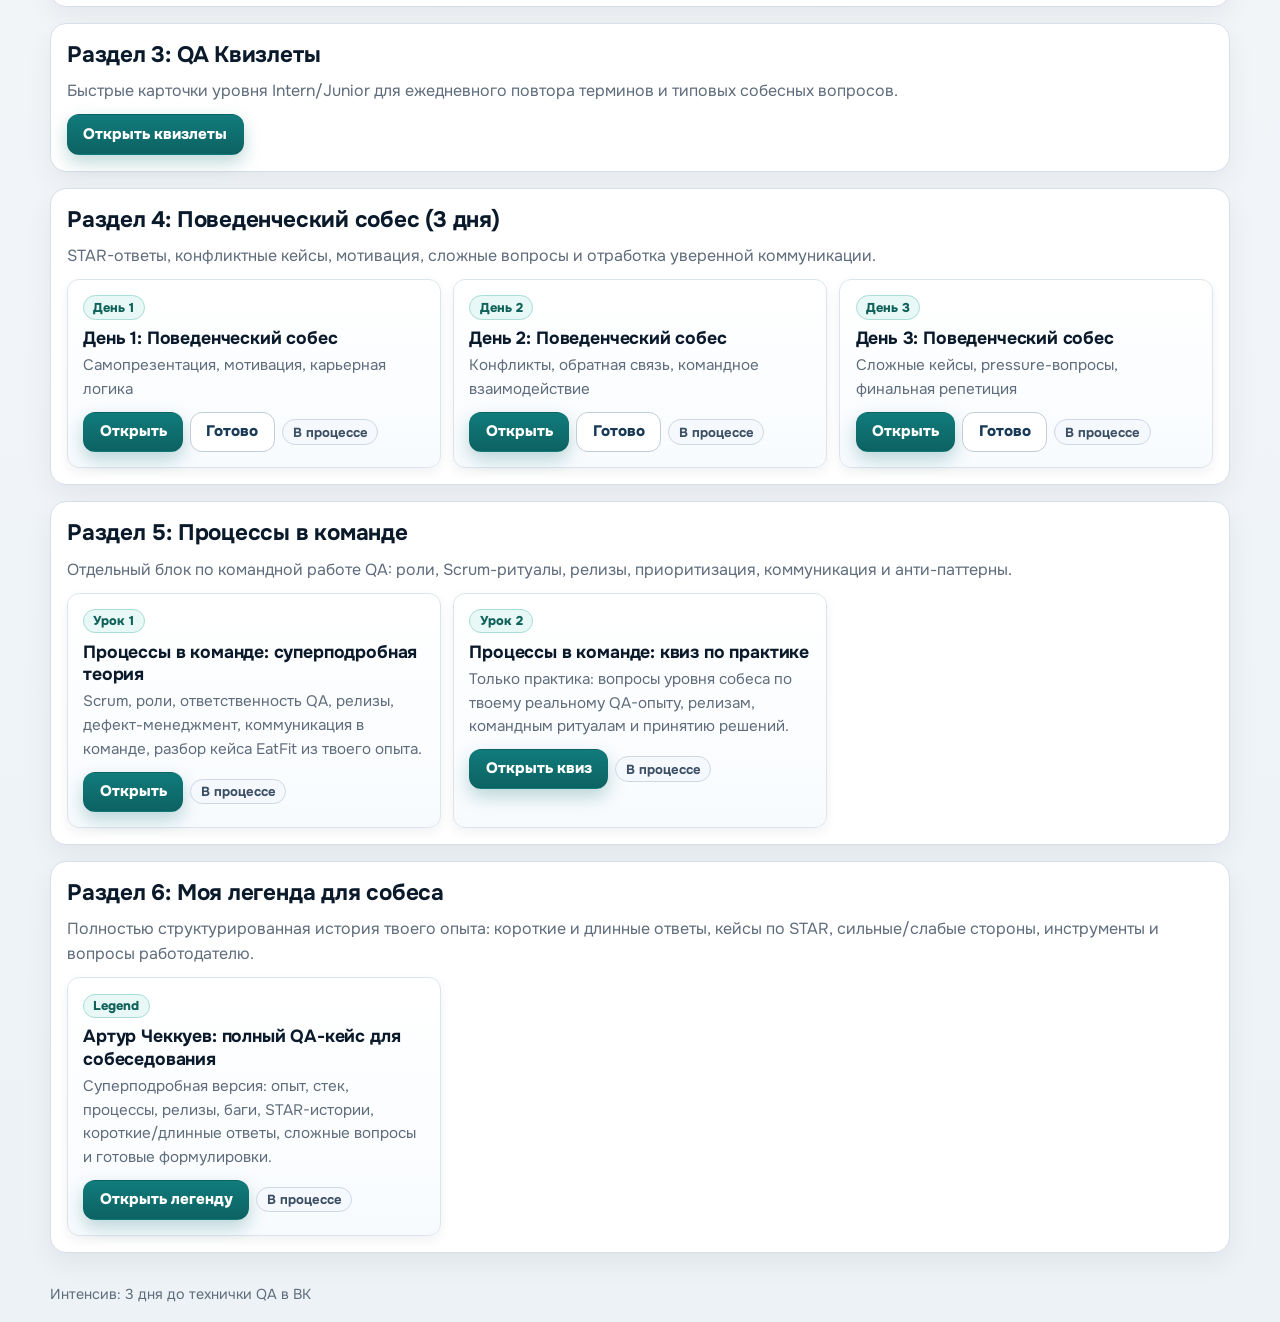
==== commit 4761d45e: "Add advanced progress analytics, harder quizzes, and SQL hint packs" ====
--- a/index.html
+++ b/index.html
@@ -50,6 +50,7 @@
       <h2>Твой прогресс</h2>
       <p id="overall-progress">0 из 9 модулей отмечено как пройдено</p>
       <div class="progress-bar"><span id="progress-fill"></span></div>
+      <div class="progress-analytics" id="progress-analytics"></div>
     </section>
 
     <section class="panel smart-search-section" id="lesson-search-panel">
--- a/styles.css
+++ b/styles.css
@@ -268,6 +268,38 @@
   transition: width 0.25s ease;
 }
 
+.progress-analytics {
+  margin-top: 0.78rem;
+  display: grid;
+  grid-template-columns: repeat(auto-fit, minmax(210px, 1fr));
+  gap: 0.56rem;
+}
+
+.progress-metric {
+  border: 1px solid #d7e1ed;
+  border-radius: 12px;
+  background: #ffffff;
+  padding: 0.62rem 0.7rem;
+}
+
+.progress-metric h3 {
+  margin: 0 0 0.16rem;
+  font-size: 0.96rem;
+}
+
+.metric-value {
+  margin: 0;
+  font-size: 1.1rem;
+  font-weight: 800;
+  color: #0f2e48;
+}
+
+.metric-sub {
+  margin: 0.14rem 0 0;
+  font-size: 0.84rem;
+  color: #4d6074;
+}
+
 .track-section {
   padding: 1rem;
   display: grid;
@@ -480,16 +512,24 @@
   top: 4.2rem;
   padding: 1rem;
   background: linear-gradient(180deg, #fcfdff 0%, #f5f9fd 100%);
+  max-height: calc(100vh - 5.2rem);
+  overflow: hidden;
+  display: flex;
+  flex-direction: column;
 }
 
 .toc-wrap h2 {
   margin-bottom: 0.55rem;
   font-size: 1rem;
+  flex: 0 0 auto;
 }
 
 #toc {
   display: grid;
   gap: 0.3rem;
+  overflow-y: auto;
+  min-height: 0;
+  padding-right: 0.2rem;
 }
 
 #toc a {
@@ -637,6 +677,7 @@
 .reading-layout {
   display: grid;
   gap: 0.82rem;
+  align-items: start;
 }
 
 .reading-toolbar {
@@ -686,6 +727,29 @@
   height: 100%;
   background: linear-gradient(90deg, #157f7f, #31a3a3);
   transition: width 0.18s ease;
+}
+
+.toc-reading-meter {
+  flex: 0 0 auto;
+  margin: 0 0 0.62rem;
+  padding: 0.55rem;
+  border: 1px solid #d5deea;
+  border-radius: 12px;
+  background: linear-gradient(180deg, #f9fcff 0%, #f2f8ff 100%);
+}
+
+.toc-reading-title {
+  margin: 0 0 0.1rem;
+  font-weight: 800;
+  color: #10314c;
+  font-size: 0.86rem;
+}
+
+.toc-reading-meta {
+  margin: 0 0 0.38rem;
+  color: #24435f;
+  font-size: 0.83rem;
+  font-weight: 700;
 }
 
 .reading-sections {
@@ -991,6 +1055,12 @@
   background: linear-gradient(180deg, #fcfdff 0%, #f5f9fd 100%);
 }
 
+.quiz-summary span {
+  font-size: 0.88rem;
+  color: #34536e;
+  font-weight: 700;
+}
+
 .quiz-card {
   padding: 0.86rem;
 }
@@ -1507,6 +1577,16 @@
   margin-top: 0.3rem;
 }
 
+.task-analytics {
+  margin-top: 0.2rem;
+}
+
+.task-analytics-grid {
+  display: flex;
+  flex-wrap: wrap;
+  gap: 0.36rem;
+}
+
 .sandbox3-task-card {
   margin-top: 0.55rem;
   padding: 0.68rem;
@@ -1610,6 +1690,34 @@
 .task-output-example {
   margin-top: 0.16rem;
   color: #37506b;
+}
+
+.task-hints {
+  margin-top: 0.45rem;
+  border: 1px solid #d5e2ef;
+  border-radius: 10px;
+  background: #f7fbff;
+  padding: 0.2rem 0.5rem 0.46rem;
+}
+
+.task-hints summary {
+  cursor: pointer;
+  font-weight: 800;
+  color: #113652;
+  padding: 0.3rem 0;
+}
+
+.task-hints ol {
+  margin: 0.16rem 0 0.06rem 1rem;
+  padding: 0;
+  display: grid;
+  gap: 0.28rem;
+}
+
+.task-hints li {
+  color: #2a4863;
+  line-height: 1.42;
+  font-size: 0.9rem;
 }
 
 .quizlets-layout {
@@ -1810,6 +1918,16 @@
   .sandbox-side,
   .sandbox2-side {
     position: static;
+    max-height: none;
+    overflow: visible;
+  }
+
+  #toc {
+    max-height: 320px;
+  }
+
+  .reading-layout {
+    grid-template-columns: 1fr;
   }
 
   .days-grid {
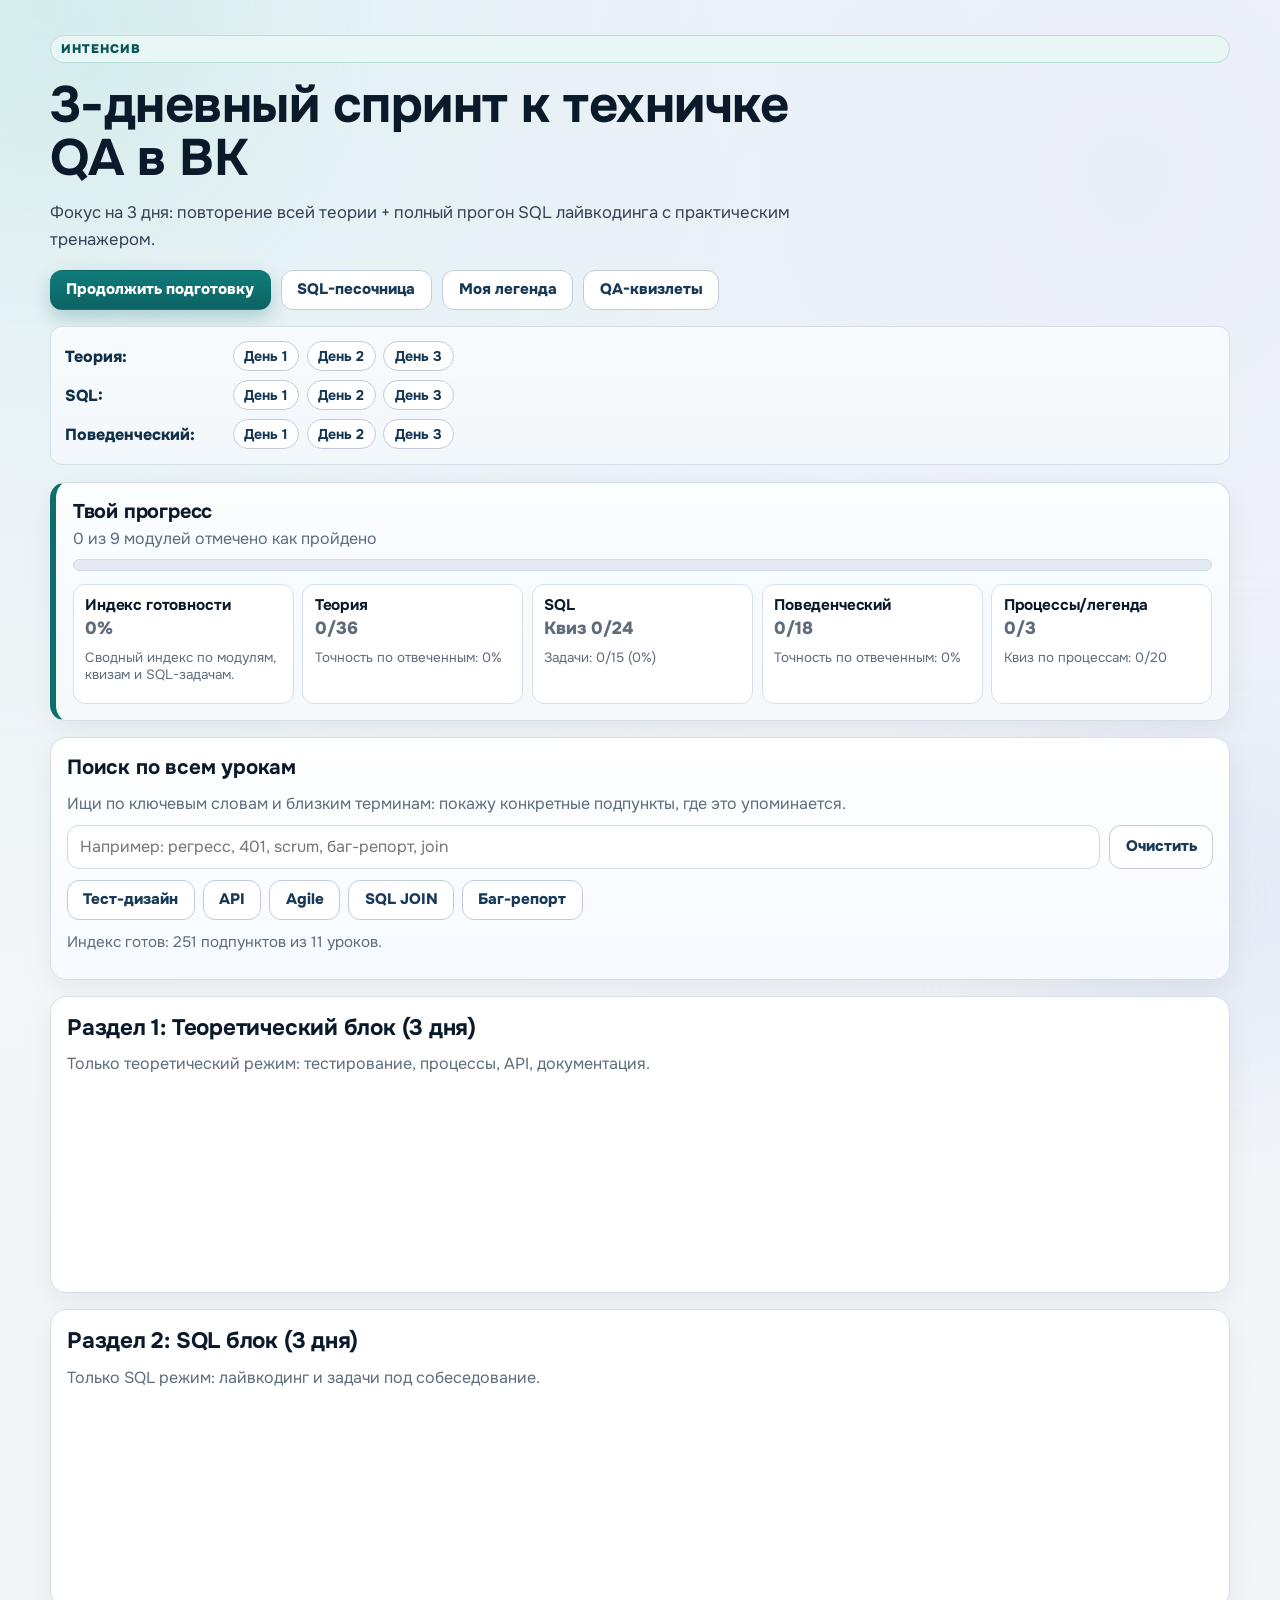
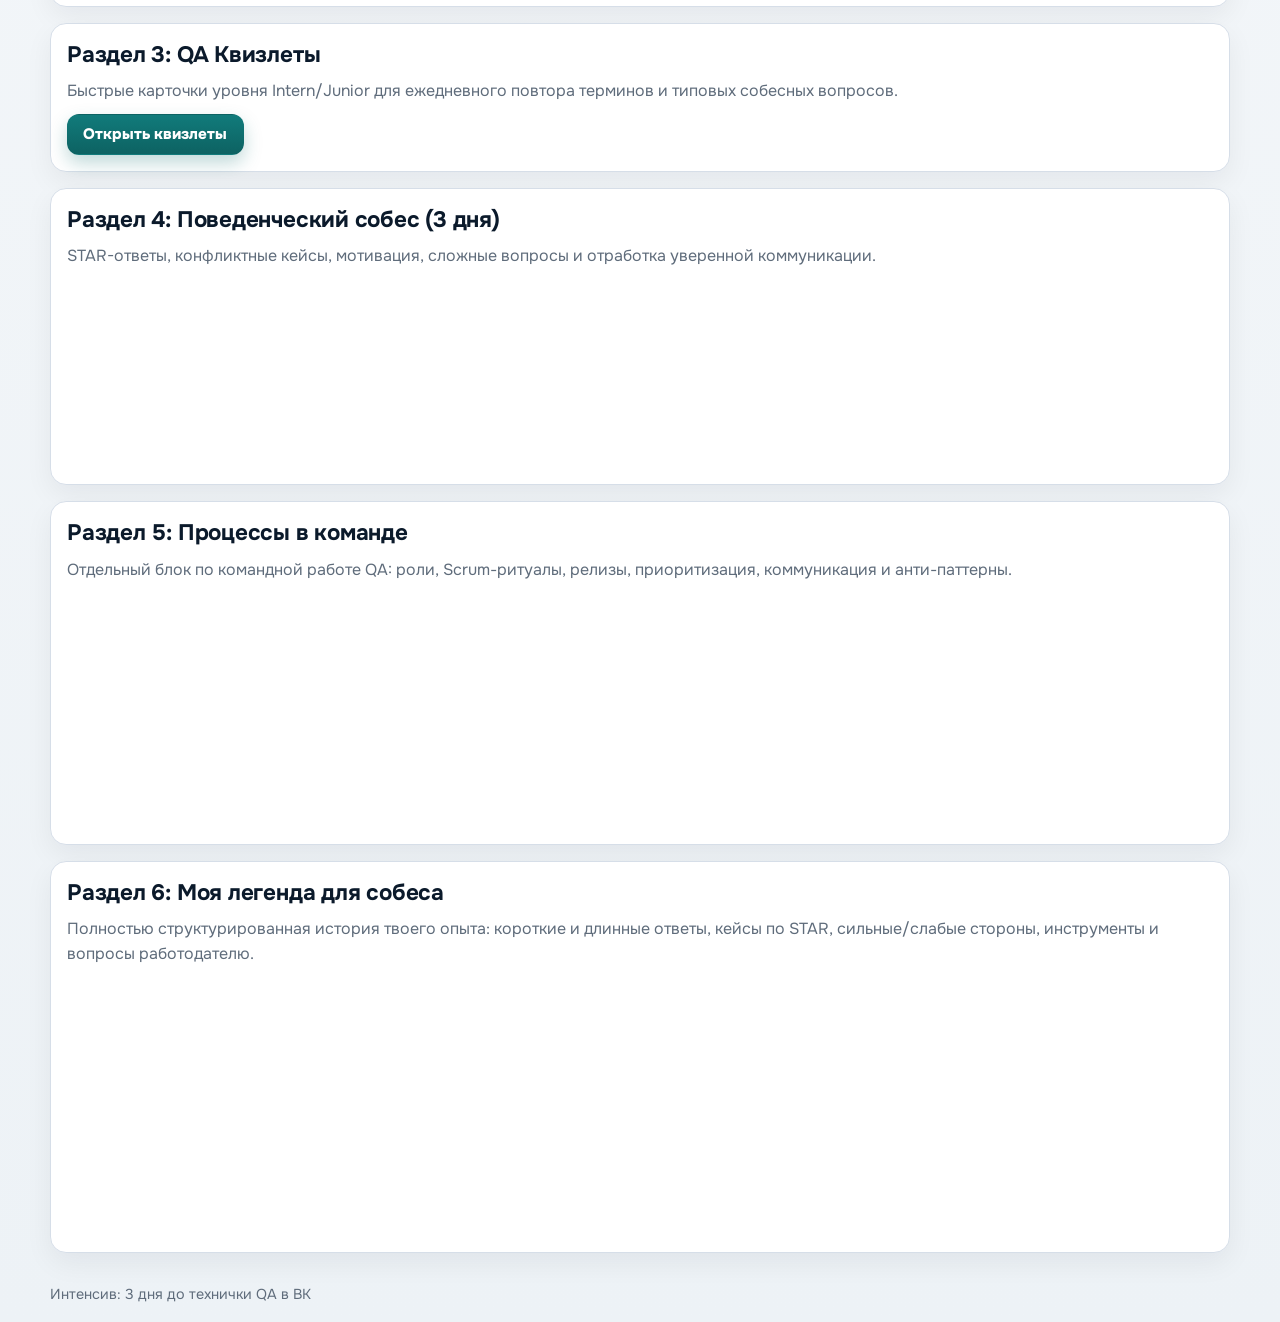
==== commit 70c8c278: "Make SQL hints reveal progressively step by step" ====
--- a/index.html
+++ b/index.html
@@ -7,7 +7,7 @@
   <link rel="preconnect" href="https://fonts.googleapis.com">
   <link rel="preconnect" href="https://fonts.gstatic.com" crossorigin>
   <link href="https://fonts.googleapis.com/css2?family=Onest:wght@400;500;700;800&family=JetBrains+Mono:wght@400;600&display=swap" rel="stylesheet">
-  <link rel="stylesheet" href="styles.css?v=20260523d9" />
+  <link rel="stylesheet" href="styles.css?v=20260525h1" />
 </head>
 <body data-page="index">
   <div class="bg-shape bg-shape-1"></div>
@@ -111,7 +111,7 @@
   </main>
 
   <footer class="shell footer">Интенсив: 3 дня до технички QA в ВК</footer>
-  <script src="app.js?v=20260524ux10"></script>
+  <script src="app.js?v=20260525h1"></script>
 </body>
 </html>
 
--- a/styles.css
+++ b/styles.css
@@ -1720,6 +1720,31 @@
   font-size: 0.9rem;
 }
 
+.task-hints-list {
+  margin: 0.16rem 0 0.06rem 1rem;
+  padding: 0;
+  display: grid;
+  gap: 0.28rem;
+}
+
+.task-hint-item.is-hidden {
+  display: none;
+}
+
+.task-hints-progress {
+  margin: 0.1rem 0 0.22rem;
+  color: #4b6278;
+  font-size: 0.84rem;
+  font-weight: 700;
+}
+
+.task-hints-actions {
+  display: flex;
+  flex-wrap: wrap;
+  gap: 0.35rem;
+  margin-top: 0.32rem;
+}
+
 .quizlets-layout {
   display: grid;
   gap: 0.9rem;
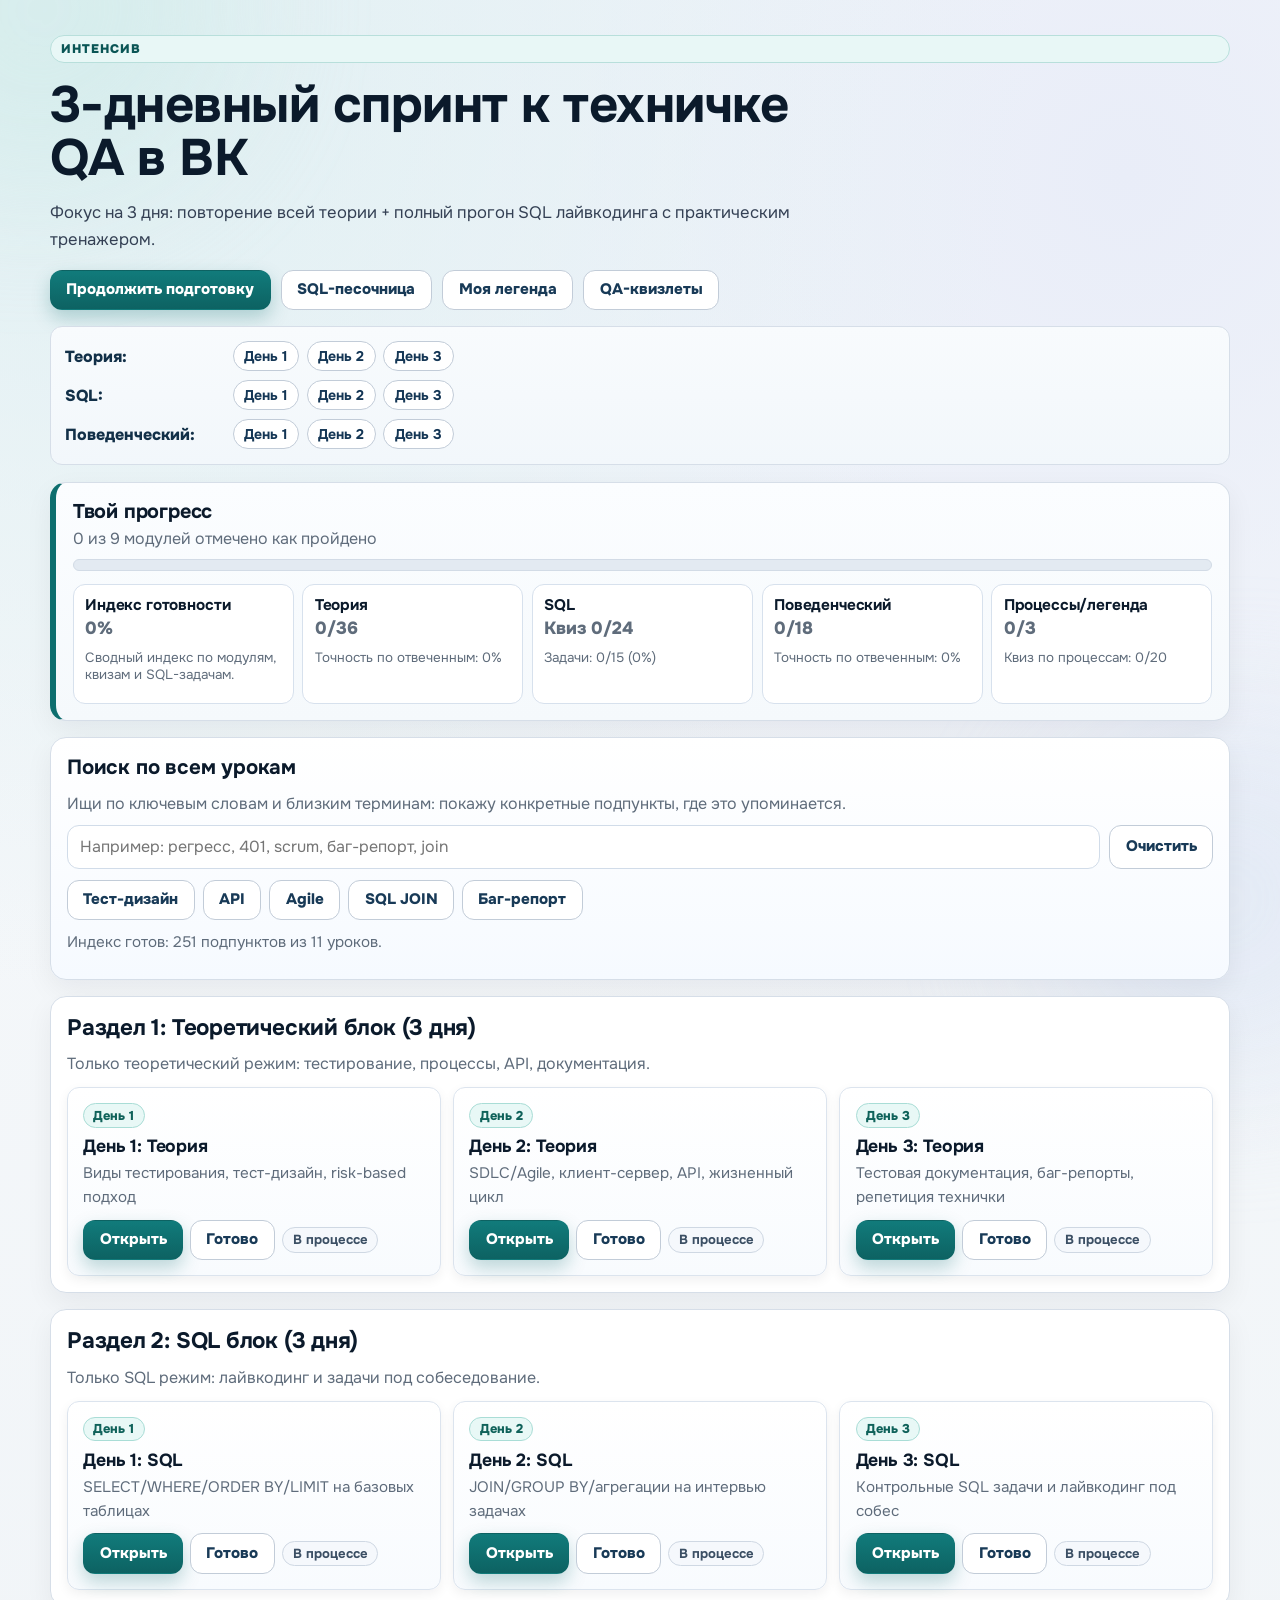
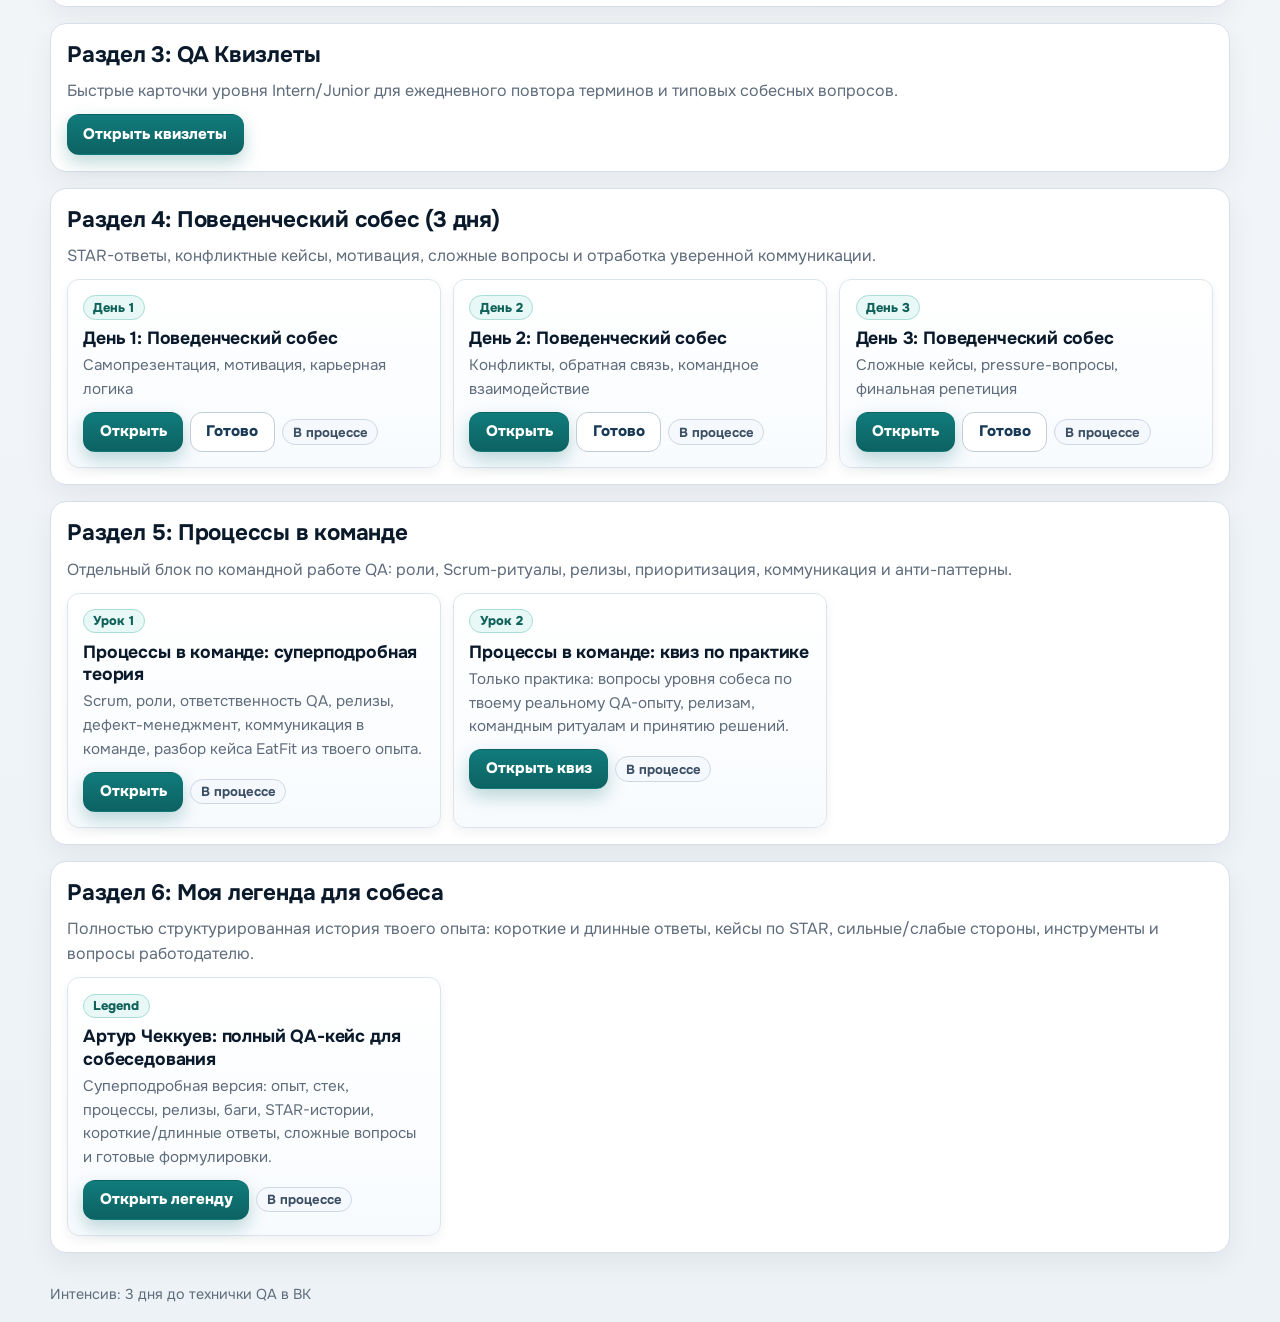
==== commit 09ef4834: "Add site favicon and expose SQL task reference answers in sandbox" ====
--- a/index.html
+++ b/index.html
@@ -4,6 +4,7 @@
   <meta charset="UTF-8" />
   <meta name="viewport" content="width=device-width, initial-scale=1.0" />
   <title>Подготовка к техничке QA в ВК</title>
+  <link rel="icon" type="image/svg+xml" href="favicon.svg?v=20260525a1" />
   <link rel="preconnect" href="https://fonts.googleapis.com">
   <link rel="preconnect" href="https://fonts.gstatic.com" crossorigin>
   <link href="https://fonts.googleapis.com/css2?family=Onest:wght@400;500;700;800&family=JetBrains+Mono:wght@400;600&display=swap" rel="stylesheet">
--- a/styles.css
+++ b/styles.css
@@ -1745,6 +1745,42 @@
   margin-top: 0.32rem;
 }
 
+.task-solution {
+  margin-top: 0.45rem;
+  border: 1px solid #d5e2ef;
+  border-radius: 10px;
+  background: #fffdf7;
+  padding: 0.2rem 0.5rem 0.5rem;
+}
+
+.task-solution summary {
+  cursor: pointer;
+  font-weight: 800;
+  color: #113652;
+  padding: 0.3rem 0;
+}
+
+.task-solution-note {
+  margin: 0.16rem 0 0.32rem;
+  color: #2a4863;
+  font-size: 0.9rem;
+  line-height: 1.4;
+}
+
+.task-solution-sql {
+  margin: 0 0 0.4rem;
+  padding: 0.5rem 0.58rem;
+  border-radius: 10px;
+  border: 1px solid #d9e1ea;
+  background: #f8fbff;
+  color: #1b3652;
+  overflow-x: auto;
+}
+
+.task-solution-table {
+  max-height: 260px;
+}
+
 .quizlets-layout {
   display: grid;
   gap: 0.9rem;
